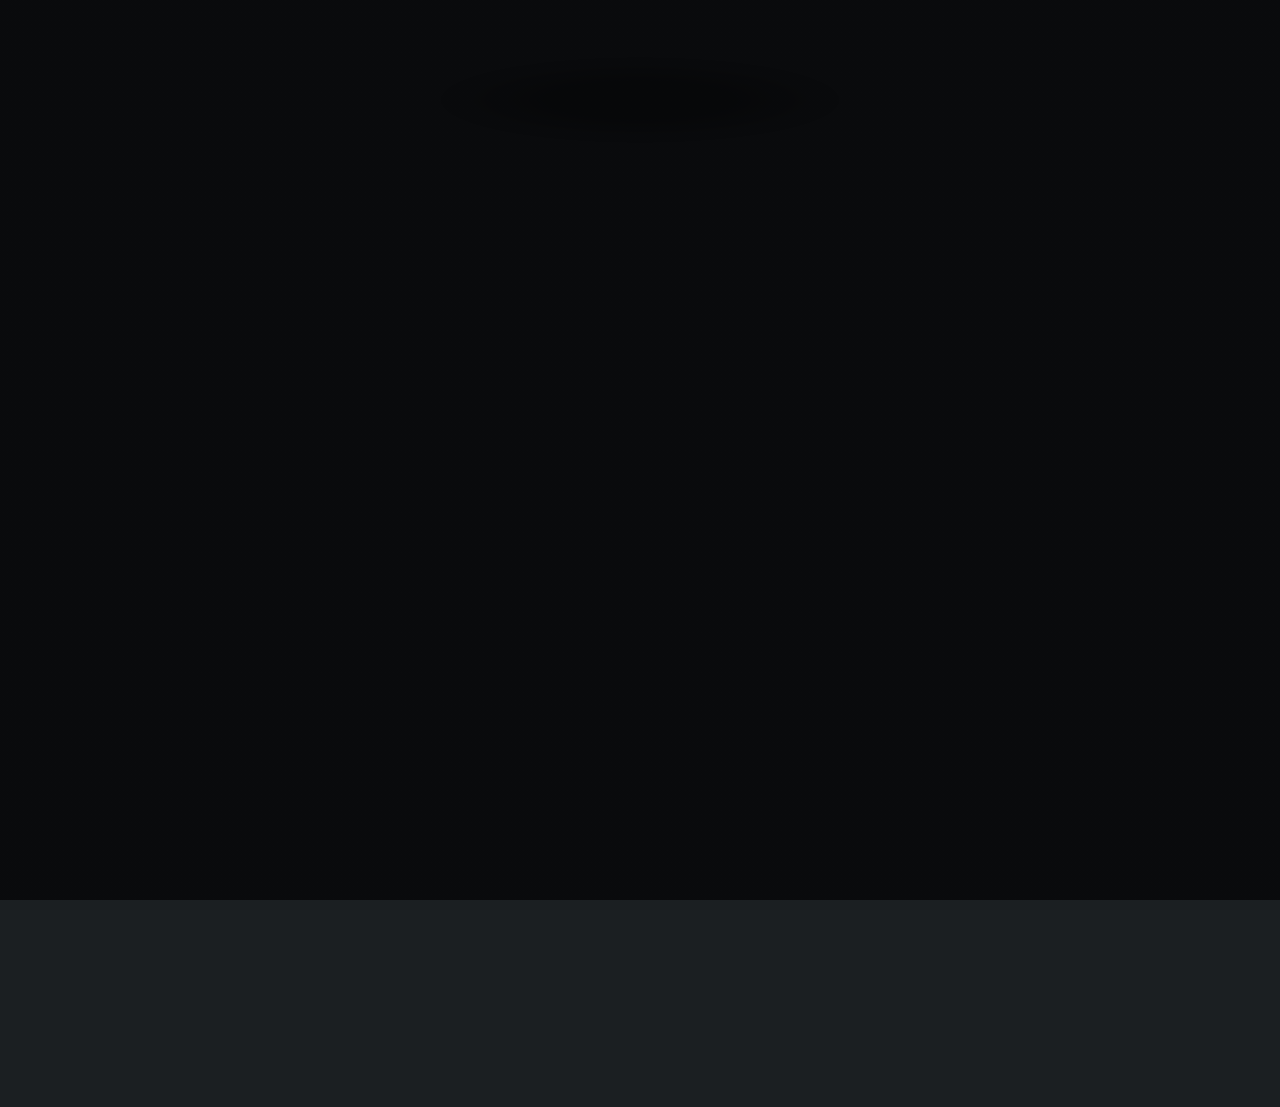
==== index.html @ ef5ccac6 "Update portfolio layout and add public resumes" ====
<!DOCTYPE HTML>
<!--
	Dimension by HTML5 UP
	html5up.net | @ajlkn
	Free for personal and commercial use under the CCA 3.0 license (html5up.net/license)
-->
<html lang="en">
	<head>
		<title>Tom Olsen | Portfolio</title>
		<meta charset="utf-8" />
		<meta name="viewport" content="width=device-width, initial-scale=1, user-scalable=no" />
		<meta name="description" content="Tom Olsen's portfolio: doctoral work, the Ember game engine, and other projects." />
		<link rel="stylesheet" href="assets/css/main.css" />
		<noscript><link rel="stylesheet" href="assets/css/noscript.css" /></noscript>
	</head>
	<body class="is-preload">
		<div id="wrapper">
			<header id="header">
				<div class="content">
					<div class="inner">
						<h1>Tom Olsen</h1>
						<p>Doctoral work, game engine development,<br /> and other projects worth sharing.</p>
						<ul class="actions special paired">
							<li><a href="https://github.com/Tom-Olsen/Ember" class="button primary" target="_blank" rel="noopener noreferrer">Ember Source</a></li>
							<li><a href="https://tom-olsen.github.io/Ember/" class="button primary" target="_blank" rel="noopener noreferrer">Ember Docs</a></li>
						</ul>
						<ul class="actions special paired">
							<li><a href="resumes/resumeDE.pdf" class="button" target="_blank" rel="noopener noreferrer" type="application/pdf" hreflang="de" title="German resume (PDF, opens in a new tab)">Resume German</a></li>
							<li><a href="resumes/resumeEN.pdf" class="button" target="_blank" rel="noopener noreferrer" type="application/pdf" hreflang="en" title="English resume (PDF, opens in a new tab)">Resume English</a></li>
						</ul>
						<ul class="actions special">
							<li><button type="button" disabled title="Coming soon.">Algorithms</button></li>
						</ul>
					</div>
				</div>
				<nav aria-label="Portfolio sections">
					<ul>
						<li><a href="#about">About</a></li>
					</ul>
				</nav>
			</header>

			<div id="main">
				<article id="about">
					<h2 class="major">About</h2>
					<p>I'm Tom Olsen. This portfolio is a home for selected work from my doctoral research and the software projects I build along the way.</p>
					<p>The site is just getting started. More detailed project pages, demonstrations, screenshots, and videos will be added as the portfolio grows.</p>
					<ul class="actions">
						<li><a href="https://github.com/Tom-Olsen" class="button icon fa-github" target="_blank" rel="noopener noreferrer">GitHub Profile</a></li>
					</ul>
				</article>

				<article id="ember">
					<h2 class="major">Ember</h2>
					<p><strong>Ember is the centerpiece of this portfolio:</strong> a game engine under active development.</p>
					<p>This page will become a visual showcase for Ember's features, with demonstrations such as fluid rendering and screen-space reflections. Technical documentation will remain with the Ember project so it can stand on its own.</p>
					<ul class="actions special paired">
						<li><a href="https://github.com/Tom-Olsen/Ember" class="button primary" target="_blank" rel="noopener noreferrer">Ember Source</a></li>
						<li><a href="https://tom-olsen.github.io/Ember/" class="button primary" target="_blank" rel="noopener noreferrer">Ember Docs</a></li>
					</ul>
				</article>
			</div>

			<footer id="footer">
				<p class="copyright">&copy; Tom Olsen. Design: <a href="https://html5up.net">HTML5 UP</a>.</p>
			</footer>
		</div>

		<div id="bg"></div>

		<script src="assets/js/jquery.min.js"></script>
		<script src="assets/js/browser.min.js"></script>
		<script src="assets/js/breakpoints.min.js"></script>
		<script src="assets/js/util.js"></script>
		<script src="assets/js/main.js"></script>
	</body>
</html>
---- assets/css/noscript.css ----
/*
	Dimension by HTML5 UP
	html5up.net | @ajlkn
	Free for personal and commercial use under the CCA 3.0 license (html5up.net/license)
*/

/* BG */

	body.is-preload #bg:before {
		background-color: transparent;
	}

/* Header */

	body.is-preload #header {
		-moz-filter: none;
		-webkit-filter: none;
		-ms-filter: none;
		filter: none;
	}

		body.is-preload #header > * {
			opacity: 1;
		}

		body.is-preload #header .content .inner {
			max-height: none;
			padding: 3rem 2rem;
			opacity: 1;
		}

/* Main */

	#main article {
		opacity: 1;
		margin: 4rem 0 0 0;
	}
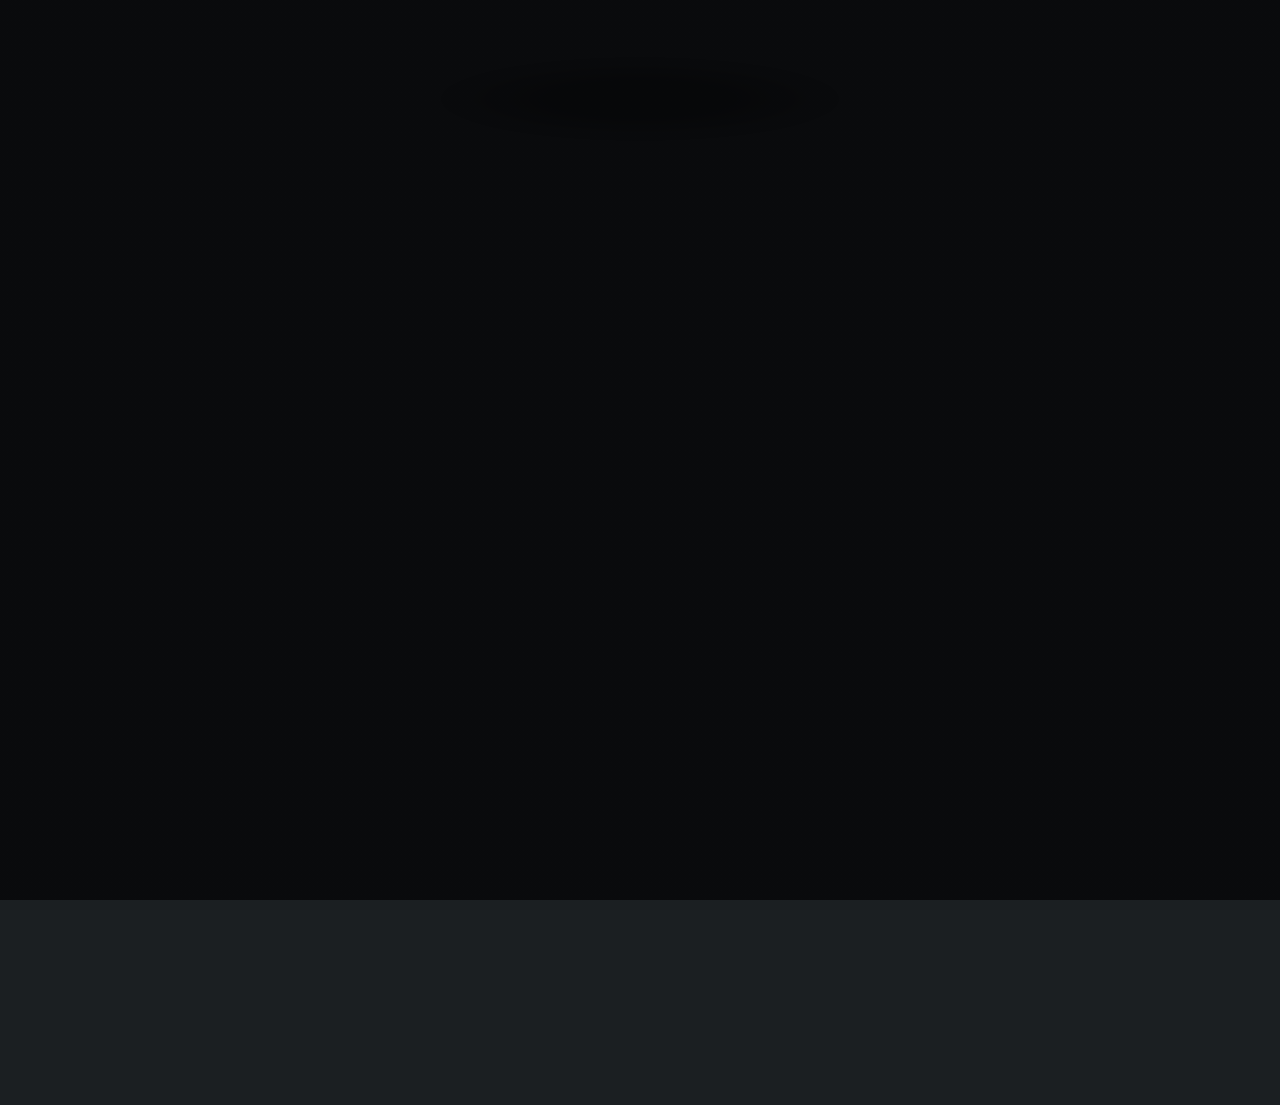
==== commit fe74bf61: "Fix portfolio capitalization and unify button styles" ====
--- a/index.html
+++ b/index.html
@@ -11,6 +11,7 @@
 		<meta name="viewport" content="width=device-width, initial-scale=1, user-scalable=no" />
 		<meta name="description" content="Tom Olsen's portfolio: doctoral work, the Ember game engine, and other projects." />
 		<link rel="stylesheet" href="assets/css/main.css" />
+		<link rel="stylesheet" href="assets/css/portfolio.css?v=1" />
 		<noscript><link rel="stylesheet" href="assets/css/noscript.css" /></noscript>
 	</head>
 	<body class="is-preload">
@@ -21,8 +22,8 @@
 						<h1>Tom Olsen</h1>
 						<p>Doctoral work, game engine development,<br /> and other projects worth sharing.</p>
 						<ul class="actions special paired">
-							<li><a href="https://github.com/Tom-Olsen/Ember" class="button primary" target="_blank" rel="noopener noreferrer">Ember Source</a></li>
-							<li><a href="https://tom-olsen.github.io/Ember/" class="button primary" target="_blank" rel="noopener noreferrer">Ember Docs</a></li>
+							<li><a href="https://github.com/Tom-Olsen/Ember" class="button" target="_blank" rel="noopener noreferrer">Ember Source</a></li>
+							<li><a href="https://tom-olsen.github.io/Ember/" class="button" target="_blank" rel="noopener noreferrer">Ember Docs</a></li>
 						</ul>
 						<ul class="actions special paired">
 							<li><a href="resumes/resumeDE.pdf" class="button" target="_blank" rel="noopener noreferrer" type="application/pdf" hreflang="de" title="German resume (PDF, opens in a new tab)">Resume German</a></li>
@@ -35,7 +36,7 @@
 				</div>
 				<nav aria-label="Portfolio sections">
 					<ul>
-						<li><a href="#about">About</a></li>
+						<li><a href="#about" class="button">About</a></li>
 					</ul>
 				</nav>
 			</header>
@@ -55,8 +56,8 @@
 					<p><strong>Ember is the centerpiece of this portfolio:</strong> a game engine under active development.</p>
 					<p>This page will become a visual showcase for Ember's features, with demonstrations such as fluid rendering and screen-space reflections. Technical documentation will remain with the Ember project so it can stand on its own.</p>
 					<ul class="actions special paired">
-						<li><a href="https://github.com/Tom-Olsen/Ember" class="button primary" target="_blank" rel="noopener noreferrer">Ember Source</a></li>
-						<li><a href="https://tom-olsen.github.io/Ember/" class="button primary" target="_blank" rel="noopener noreferrer">Ember Docs</a></li>
+						<li><a href="https://github.com/Tom-Olsen/Ember" class="button" target="_blank" rel="noopener noreferrer">Ember Source</a></li>
+						<li><a href="https://tom-olsen.github.io/Ember/" class="button" target="_blank" rel="noopener noreferrer">Ember Docs</a></li>
 					</ul>
 				</article>
 			</div>
--- a/assets/css/portfolio.css
+++ b/assets/css/portfolio.css
@@ -0,0 +1,95 @@
+/* Portfolio styles load after the Dimension template. */
+
+/* Preserve the capitalization written in the HTML, with normal word spacing. */
+h1, h2, h3, h4, h5, h6, label,
+#header .content h1,
+#header .content p,
+#footer .copyright {
+	text-transform: none;
+	font-variant-caps: normal;
+	letter-spacing: 0.025em;
+}
+
+/* Every button shares the transparent, white-outline appearance of About. */
+button,
+input[type="submit"],
+input[type="reset"],
+input[type="button"],
+.button,
+#header nav ul li a.button {
+	box-sizing: border-box;
+	display: inline-flex;
+	align-items: center;
+	justify-content: center;
+	background-color: transparent;
+	border: 1px solid #ffffff;
+	border-radius: 4px;
+	box-shadow: none;
+	color: #ffffff !important;
+	font-family: inherit;
+	font-size: 0.8rem;
+	font-weight: 300;
+	font-variant-caps: normal;
+	height: 2.75rem;
+	line-height: 1.2;
+	letter-spacing: 0.025em;
+	padding: 0 1.25rem;
+	text-align: center;
+	text-transform: none;
+}
+
+button:hover,
+.button:hover,
+#header nav ul li a.button:hover {
+	background-color: rgba(255, 255, 255, 0.075);
+}
+
+button:active,
+.button:active,
+#header nav ul li a.button:active {
+	background-color: rgba(255, 255, 255, 0.175);
+}
+
+button:focus-visible,
+.button:focus-visible {
+	outline: 2px solid #ffffff;
+	outline-offset: 4px;
+}
+
+/* About now gets its border from the same button rule as every other link. */
+#header nav ul,
+#header nav ul li {
+	border: 0;
+}
+
+/* Keep the inactive Algorithms button visually consistent. */
+button:disabled,
+#header button:disabled {
+	opacity: 1;
+}
+
+/* Equal columns add equal outer widths regardless of the label lengths. */
+ul.actions.special.paired {
+	display: grid;
+	grid-template-columns: repeat(2, minmax(0, 1fr));
+	gap: 1rem;
+	width: 28rem;
+	max-width: 100%;
+	margin: 0 auto 2rem;
+}
+
+ul.actions.special.paired li {
+	min-width: 0;
+	width: auto;
+	padding: 0;
+}
+
+ul.actions.special.paired li .button {
+	width: 100%;
+}
+
+@media screen and (max-width: 480px) {
+	ul.actions.special.paired {
+		grid-template-columns: minmax(0, 1fr);
+	}
+}
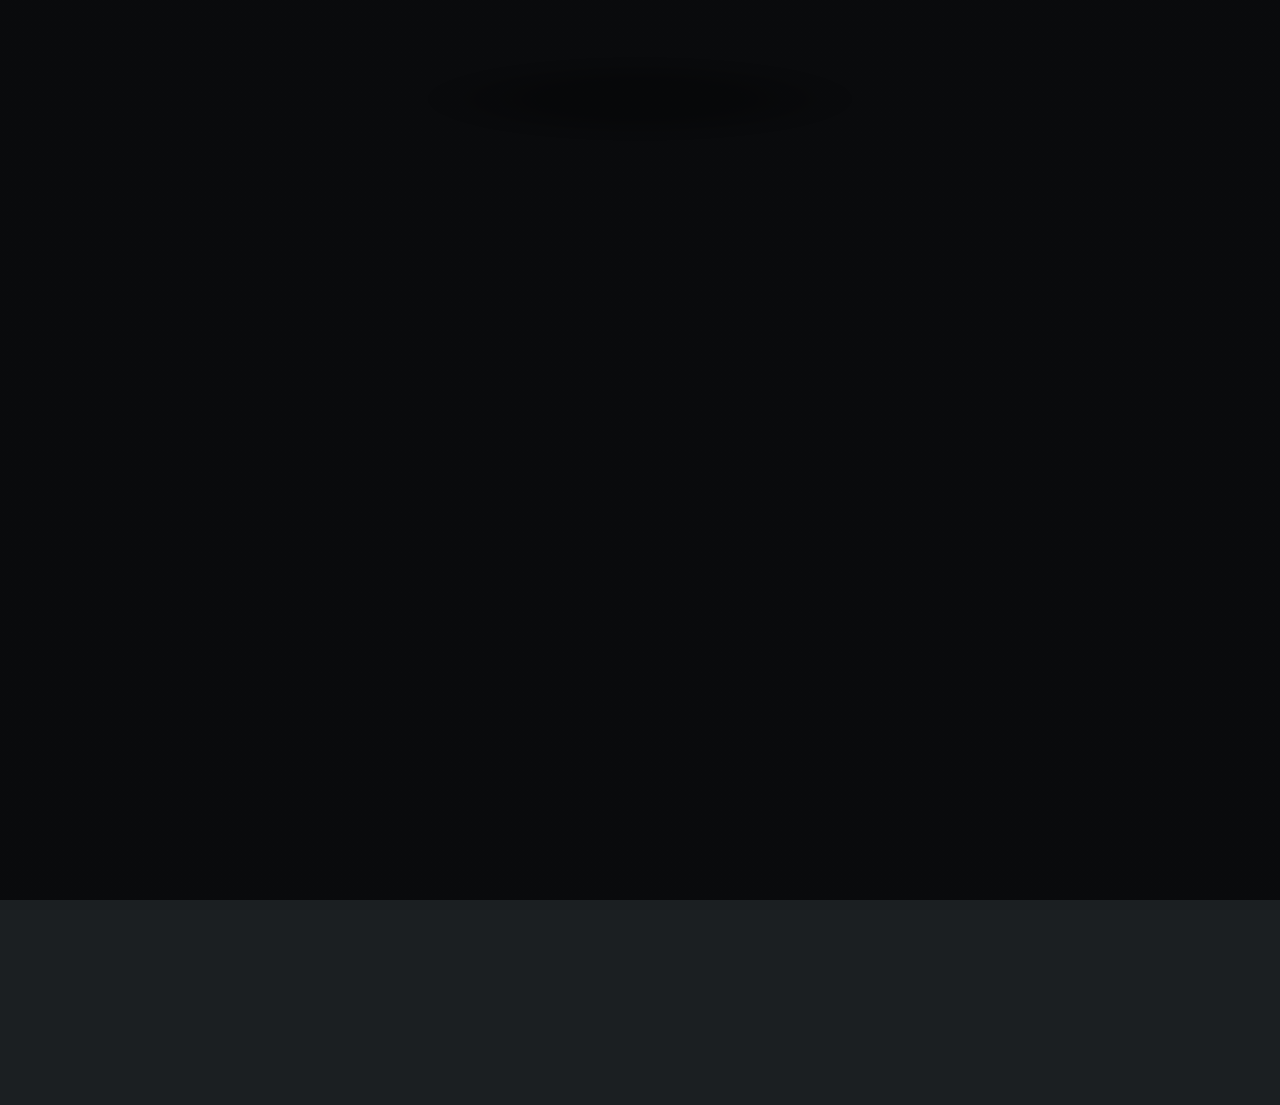
==== commit 629d208c: "updated porfolio introduction text." ====
--- a/index.html
+++ b/index.html
@@ -11,7 +11,7 @@
 		<meta name="viewport" content="width=device-width, initial-scale=1, user-scalable=no" />
 		<meta name="description" content="Tom Olsen's portfolio: doctoral work, the Ember game engine, and other projects." />
 		<link rel="stylesheet" href="assets/css/main.css" />
-		<link rel="stylesheet" href="assets/css/portfolio.css?v=1" />
+		<link rel="stylesheet" href="assets/css/portfolio.css?v=2" />
 		<noscript><link rel="stylesheet" href="assets/css/noscript.css" /></noscript>
 	</head>
 	<body class="is-preload">
@@ -20,7 +20,16 @@
 				<div class="content">
 					<div class="inner">
 						<h1>Tom Olsen</h1>
-						<p>Doctoral work, game engine development,<br /> and other projects worth sharing.</p>
+						<p>	Welcome to my portfolio.<br/>
+							Here you can find links to my doctoral work,<br/>
+							my hobby project Ember, a custom C++ game engine,<br/>
+							and my resume, available both in English and German.<br/>
+							The algorithms button links to my own collection of tutorials for interesting algorithms.
+						</p>
+						<ul class="actions special paired">
+							<li><a href="https://publikationen.ub.uni-frankfurt.de/opus4/frontdoor/deliver/index/docId/95011/file/ThesisOlsen.pdf" class="button" target="_blank" rel="noopener noreferrer" type="application/pdf" title="Phd Thesis (PDF, opens in a new tab)">Phd Thesis</a></li>
+							<li><a href="https://academic.oup.com/mnras/article/541/2/1305/8177121" class="button" target="_blank" rel="noopener noreferrer">GRLBM Paper</a></li>
+						</ul>
 						<ul class="actions special paired">
 							<li><a href="https://github.com/Tom-Olsen/Ember" class="button" target="_blank" rel="noopener noreferrer">Ember Source</a></li>
 							<li><a href="https://tom-olsen.github.io/Ember/" class="button" target="_blank" rel="noopener noreferrer">Ember Docs</a></li>
--- a/assets/css/portfolio.css
+++ b/assets/css/portfolio.css
@@ -26,13 +26,13 @@
 	border-radius: 4px;
 	box-shadow: none;
 	color: #ffffff !important;
-	font-family: inherit;
-	font-size: 0.8rem;
-	font-weight: 300;
+	font-family: system-ui, -apple-system, "Segoe UI", sans-serif;
+	font-size: 0.875rem;
+	font-weight: 400;
 	font-variant-caps: normal;
 	height: 2.75rem;
 	line-height: 1.2;
-	letter-spacing: 0.025em;
+	letter-spacing: normal;
 	padding: 0 1.25rem;
 	text-align: center;
 	text-transform: none;
@@ -42,12 +42,14 @@
 .button:hover,
 #header nav ul li a.button:hover {
 	background-color: rgba(255, 255, 255, 0.075);
+	border-color: #ffffff;
 }
 
 button:active,
 .button:active,
 #header nav ul li a.button:active {
 	background-color: rgba(255, 255, 255, 0.175);
+	border-color: #ffffff;
 }
 
 button:focus-visible,
@@ -62,10 +64,14 @@
 	border: 0;
 }
 
-/* Keep the inactive Algorithms button visually consistent. */
+/* Dim unavailable actions and keep them from highlighting. */
 button:disabled,
+.button.disabled,
+.button[aria-disabled="true"],
 #header button:disabled {
-	opacity: 1;
+	opacity: 0.4;
+	background-color: transparent;
+	pointer-events: none;
 }
 
 /* Equal columns add equal outer widths regardless of the label lengths. */
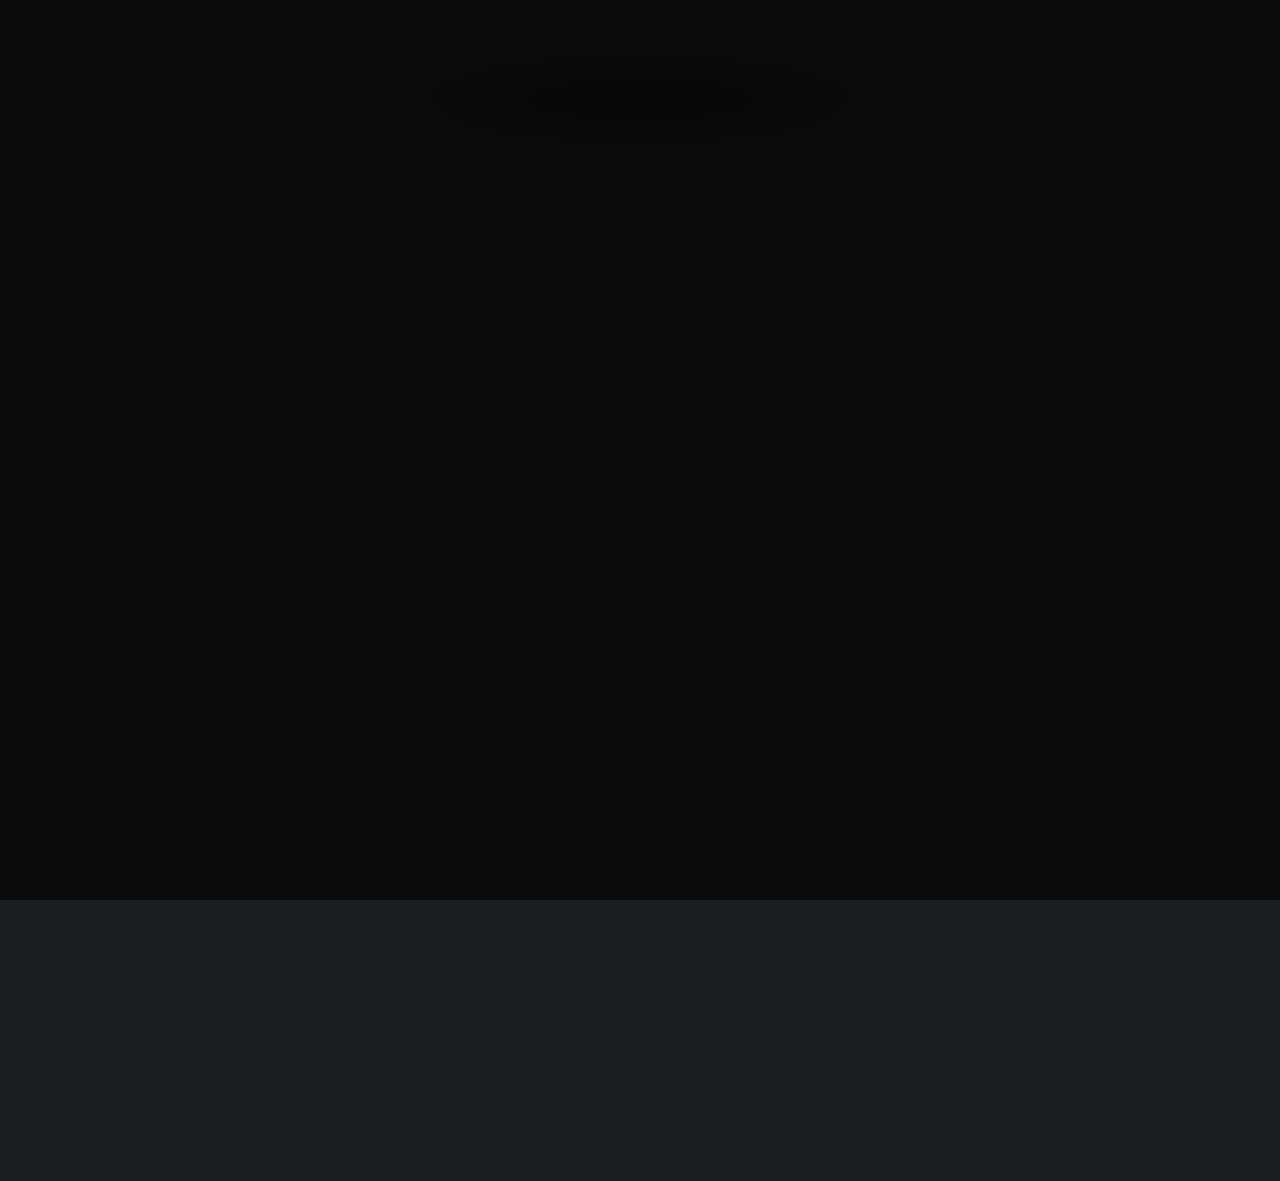
==== commit 6390d7ef: "minor update" ====
--- a/index.html
+++ b/index.html
@@ -11,7 +11,7 @@
 		<meta name="viewport" content="width=device-width, initial-scale=1, user-scalable=no" />
 		<meta name="description" content="Tom Olsen's portfolio: doctoral work, the Ember game engine, and other projects." />
 		<link rel="stylesheet" href="assets/css/main.css" />
-		<link rel="stylesheet" href="assets/css/portfolio.css?v=2" />
+		<link rel="stylesheet" href="assets/css/portfolio.css?v=3" />
 		<noscript><link rel="stylesheet" href="assets/css/noscript.css" /></noscript>
 	</head>
 	<body class="is-preload">
@@ -24,22 +24,23 @@
 							Here you can find links to my doctoral work,<br/>
 							my hobby project Ember, a custom C++ game engine,<br/>
 							and my resume, available both in English and German.<br/>
-							The algorithms button links to my own collection of tutorials for interesting algorithms.
+							Sparkive is my collection of lessons on computer science, mathematics, and physics.
 						</p>
 						<ul class="actions special paired">
-							<li><a href="https://publikationen.ub.uni-frankfurt.de/opus4/frontdoor/deliver/index/docId/95011/file/ThesisOlsen.pdf" class="button" target="_blank" rel="noopener noreferrer" type="application/pdf" title="Phd Thesis (PDF, opens in a new tab)">Phd Thesis</a></li>
+							<li><a href="https://d-nb.info/1388134500/34" class="button" target="_blank" rel="noopener noreferrer" type="application/pdf" title="PhD Thesis (PDF, opens in a new tab)">PhDd Thesis</a></li>
 							<li><a href="https://academic.oup.com/mnras/article/541/2/1305/8177121" class="button" target="_blank" rel="noopener noreferrer">GRLBM Paper</a></li>
 						</ul>
 						<ul class="actions special paired">
 							<li><a href="https://github.com/Tom-Olsen/Ember" class="button" target="_blank" rel="noopener noreferrer">Ember Source</a></li>
-							<li><a href="https://tom-olsen.github.io/Ember/" class="button" target="_blank" rel="noopener noreferrer">Ember Docs</a></li>
+							<li><a href="https://tom-olsen.github.io/Ember/docs/" class="button" target="_blank" rel="noopener noreferrer">Ember Docs</a></li>
+						</ul>
+						<ul class="actions special paired">
+							<li><a href="https://tom-olsen.github.io/Ember/showcase/" class="button" target="_blank" rel="noopener noreferrer">Ember Showcase</a></li>
+							<li><a href="https://tom-olsen.github.io/sparkive/" class="button" target="_blank" rel="noopener noreferrer">Sparkive</a></li>
 						</ul>
 						<ul class="actions special paired">
 							<li><a href="resumes/resumeDE.pdf" class="button" target="_blank" rel="noopener noreferrer" type="application/pdf" hreflang="de" title="German resume (PDF, opens in a new tab)">Resume German</a></li>
 							<li><a href="resumes/resumeEN.pdf" class="button" target="_blank" rel="noopener noreferrer" type="application/pdf" hreflang="en" title="English resume (PDF, opens in a new tab)">Resume English</a></li>
-						</ul>
-						<ul class="actions special">
-							<li><button type="button" disabled title="Coming soon.">Algorithms</button></li>
 						</ul>
 					</div>
 				</div>
@@ -54,7 +55,7 @@
 				<article id="about">
 					<h2 class="major">About</h2>
 					<p>I'm Tom Olsen. This portfolio is a home for selected work from my doctoral research and the software projects I build along the way.</p>
-					<p>The site is just getting started. More detailed project pages, demonstrations, screenshots, and videos will be added as the portfolio grows.</p>
+					<p>Explore Ember's showcase for rendering and simulation demonstrations, or visit Sparkive for lessons on algorithms, mathematics, and physics.</p>
 					<ul class="actions">
 						<li><a href="https://github.com/Tom-Olsen" class="button icon fa-github" target="_blank" rel="noopener noreferrer">GitHub Profile</a></li>
 					</ul>
@@ -63,10 +64,13 @@
 				<article id="ember">
 					<h2 class="major">Ember</h2>
 					<p><strong>Ember is the centerpiece of this portfolio:</strong> a game engine under active development.</p>
-					<p>This page will become a visual showcase for Ember's features, with demonstrations such as fluid rendering and screen-space reflections. Technical documentation will remain with the Ember project so it can stand on its own.</p>
+					<p>Ember's project website brings together a visual showcase, including fluid rendering and screen-space reflections, and technical documentation explaining the engine's architecture and systems.</p>
 					<ul class="actions special paired">
 						<li><a href="https://github.com/Tom-Olsen/Ember" class="button" target="_blank" rel="noopener noreferrer">Ember Source</a></li>
-						<li><a href="https://tom-olsen.github.io/Ember/" class="button" target="_blank" rel="noopener noreferrer">Ember Docs</a></li>
+						<li><a href="https://tom-olsen.github.io/Ember/docs/" class="button" target="_blank" rel="noopener noreferrer">Ember Docs</a></li>
+					</ul>
+					<ul class="actions special">
+						<li><a href="https://tom-olsen.github.io/Ember/showcase/" class="button" target="_blank" rel="noopener noreferrer">Ember Showcase</a></li>
 					</ul>
 				</article>
 			</div>
@@ -84,4 +88,4 @@
 		<script src="assets/js/util.js"></script>
 		<script src="assets/js/main.js"></script>
 	</body>
-</html>
+</html>
--- a/assets/css/portfolio.css
+++ b/assets/css/portfolio.css
@@ -8,6 +8,11 @@
 	text-transform: none;
 	font-variant-caps: normal;
 	letter-spacing: 0.025em;
+}
+
+/* Let the header fit every action when the buttons stack on narrow screens. */
+#header .content .inner {
+    max-height: none;
 }
 
 /* Every button shares the transparent, white-outline appearance of About. */
@@ -98,4 +103,4 @@
 	ul.actions.special.paired {
 		grid-template-columns: minmax(0, 1fr);
 	}
-}
+}
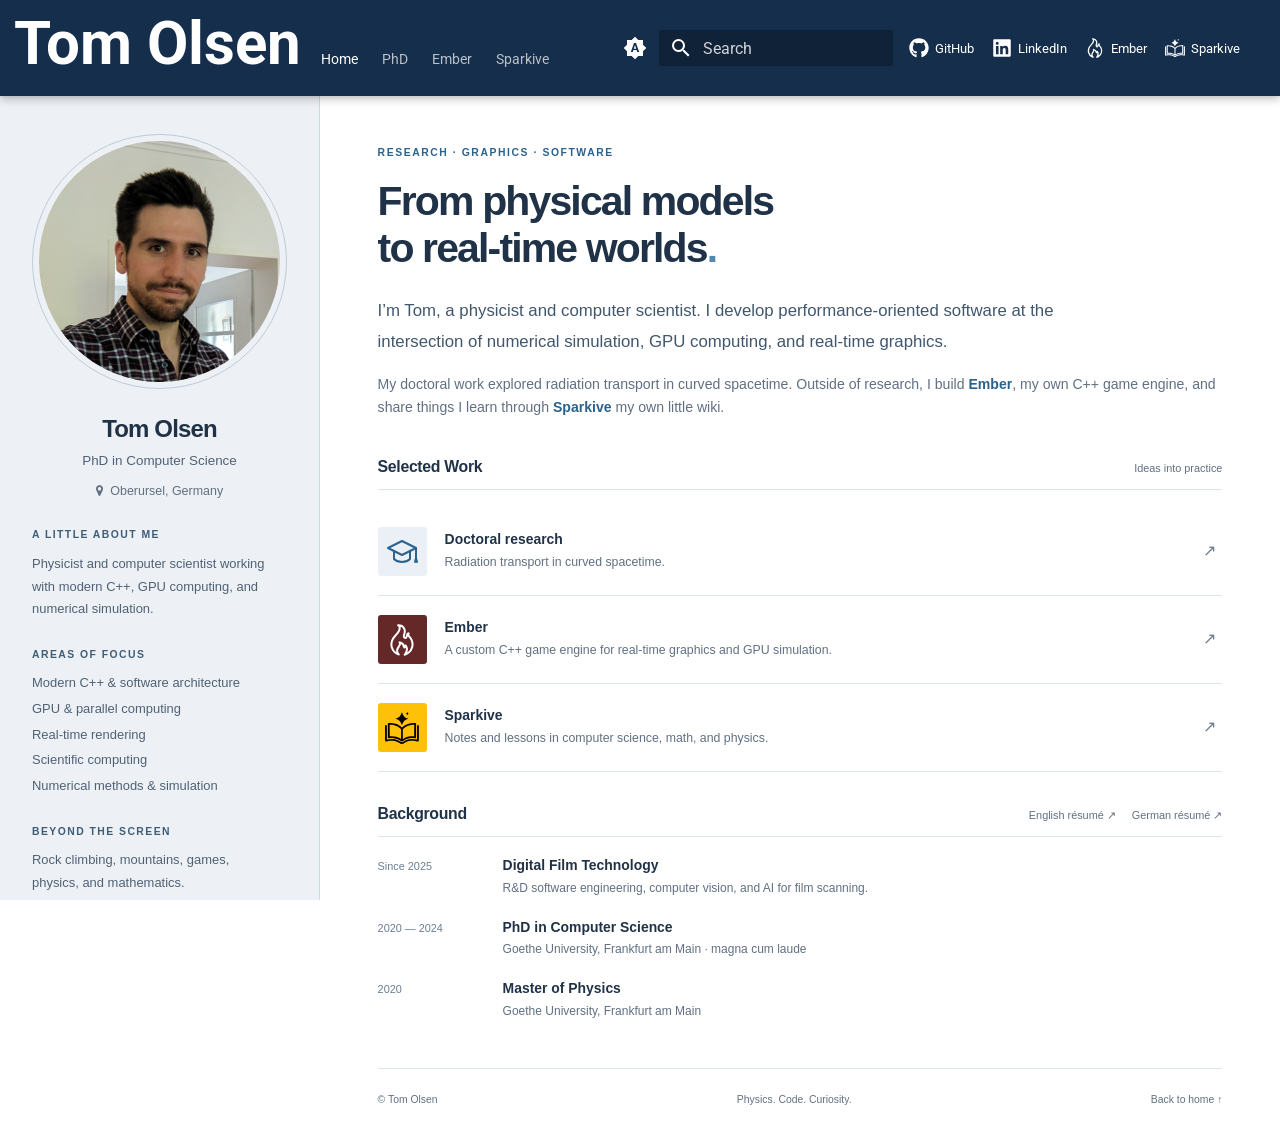
==== commit f0ce46ea: "Total overhaul of the portfolio site. Unified design to be similar to Ember and Sparkive webpages." ====
--- a/index.html
+++ b/index.html
@@ -1,91 +1,236 @@
-<!DOCTYPE HTML>
-<!--
-	Dimension by HTML5 UP
-	html5up.net | @ajlkn
-	Free for personal and commercial use under the CCA 3.0 license (html5up.net/license)
--->
+<!DOCTYPE html>
 <html lang="en">
-	<head>
-		<title>Tom Olsen | Portfolio</title>
-		<meta charset="utf-8" />
-		<meta name="viewport" content="width=device-width, initial-scale=1, user-scalable=no" />
-		<meta name="description" content="Tom Olsen's portfolio: doctoral work, the Ember game engine, and other projects." />
-		<link rel="stylesheet" href="assets/css/main.css" />
-		<link rel="stylesheet" href="assets/css/portfolio.css?v=3" />
-		<noscript><link rel="stylesheet" href="assets/css/noscript.css" /></noscript>
-	</head>
-	<body class="is-preload">
-		<div id="wrapper">
-			<header id="header">
-				<div class="content">
-					<div class="inner">
-						<h1>Tom Olsen</h1>
-						<p>	Welcome to my portfolio.<br/>
-							Here you can find links to my doctoral work,<br/>
-							my hobby project Ember, a custom C++ game engine,<br/>
-							and my resume, available both in English and German.<br/>
-							Sparkive is my collection of lessons on computer science, mathematics, and physics.
-						</p>
-						<ul class="actions special paired">
-							<li><a href="https://d-nb.info/1388134500/34" class="button" target="_blank" rel="noopener noreferrer" type="application/pdf" title="PhD Thesis (PDF, opens in a new tab)">PhDd Thesis</a></li>
-							<li><a href="https://academic.oup.com/mnras/article/541/2/1305/8177121" class="button" target="_blank" rel="noopener noreferrer">GRLBM Paper</a></li>
-						</ul>
-						<ul class="actions special paired">
-							<li><a href="https://github.com/Tom-Olsen/Ember" class="button" target="_blank" rel="noopener noreferrer">Ember Source</a></li>
-							<li><a href="https://tom-olsen.github.io/Ember/docs/" class="button" target="_blank" rel="noopener noreferrer">Ember Docs</a></li>
-						</ul>
-						<ul class="actions special paired">
-							<li><a href="https://tom-olsen.github.io/Ember/showcase/" class="button" target="_blank" rel="noopener noreferrer">Ember Showcase</a></li>
-							<li><a href="https://tom-olsen.github.io/sparkive/" class="button" target="_blank" rel="noopener noreferrer">Sparkive</a></li>
-						</ul>
-						<ul class="actions special paired">
-							<li><a href="resumes/resumeDE.pdf" class="button" target="_blank" rel="noopener noreferrer" type="application/pdf" hreflang="de" title="German resume (PDF, opens in a new tab)">Resume German</a></li>
-							<li><a href="resumes/resumeEN.pdf" class="button" target="_blank" rel="noopener noreferrer" type="application/pdf" hreflang="en" title="English resume (PDF, opens in a new tab)">Resume English</a></li>
-						</ul>
-					</div>
-				</div>
-				<nav aria-label="Portfolio sections">
-					<ul>
-						<li><a href="#about" class="button">About</a></li>
-					</ul>
-				</nav>
-			</header>
-
-			<div id="main">
-				<article id="about">
-					<h2 class="major">About</h2>
-					<p>I'm Tom Olsen. This portfolio is a home for selected work from my doctoral research and the software projects I build along the way.</p>
-					<p>Explore Ember's showcase for rendering and simulation demonstrations, or visit Sparkive for lessons on algorithms, mathematics, and physics.</p>
-					<ul class="actions">
-						<li><a href="https://github.com/Tom-Olsen" class="button icon fa-github" target="_blank" rel="noopener noreferrer">GitHub Profile</a></li>
-					</ul>
-				</article>
-
-				<article id="ember">
-					<h2 class="major">Ember</h2>
-					<p><strong>Ember is the centerpiece of this portfolio:</strong> a game engine under active development.</p>
-					<p>Ember's project website brings together a visual showcase, including fluid rendering and screen-space reflections, and technical documentation explaining the engine's architecture and systems.</p>
-					<ul class="actions special paired">
-						<li><a href="https://github.com/Tom-Olsen/Ember" class="button" target="_blank" rel="noopener noreferrer">Ember Source</a></li>
-						<li><a href="https://tom-olsen.github.io/Ember/docs/" class="button" target="_blank" rel="noopener noreferrer">Ember Docs</a></li>
-					</ul>
-					<ul class="actions special">
-						<li><a href="https://tom-olsen.github.io/Ember/showcase/" class="button" target="_blank" rel="noopener noreferrer">Ember Showcase</a></li>
-					</ul>
-				</article>
-			</div>
-
-			<footer id="footer">
-				<p class="copyright">&copy; Tom Olsen. Design: <a href="https://html5up.net">HTML5 UP</a>.</p>
-			</footer>
-		</div>
-
-		<div id="bg"></div>
-
-		<script src="assets/js/jquery.min.js"></script>
-		<script src="assets/js/browser.min.js"></script>
-		<script src="assets/js/breakpoints.min.js"></script>
-		<script src="assets/js/util.js"></script>
-		<script src="assets/js/main.js"></script>
-	</body>
-</html>+<head>
+  <meta charset="utf-8">
+  <meta name="viewport" content="width=device-width, initial-scale=1">
+  <meta name="description" content="Tom Olsen — physicist, computer scientist, and developer. Explore my research, the Ember game engine, and Sparkive.">
+  <meta name="theme-color" content="#152e4b">
+  <title>Tom Olsen | Portfolio</title>
+  <link rel="stylesheet" href="assets/css/font-awesome.min.css">
+  <script src="assets/js/theme.js"></script>
+  <link rel="stylesheet" href="assets/css/main.css">
+  <link rel="stylesheet" href="assets/css/header.css">
+  <script src="assets/js/main.js" defer></script>
+  <script src="assets/js/header.js" defer></script>
+</head>
+<body>
+  <a class="skip-link" href="#main">Skip to content</a>
+
+  <header class="site-header">
+    <div class="header-inner">
+      <div class="header-tabs">
+        <a class="wordmark" href="#home" aria-label="Tom Olsen — home">Tom Olsen</a>
+        <nav class="section-nav" aria-label="Portfolio sections">
+          <a href="#home" aria-current="page">Home</a>
+          <a href="#phd">PhD</a>
+          <a href="#ember">Ember</a>
+          <a href="#sparkive">Sparkive</a>
+        </nav>
+      </div>
+      <div class="header-controls">
+        <button class="header-icon menu-toggle" type="button" aria-label="Open section navigation" title="Open section navigation" aria-expanded="false" aria-controls="section-drawer" hidden><svg aria-hidden="true" viewbox="0 0 24 24" xmlns="http://www.w3.org/2000/svg"><path d="M3 6h18v2H3zm0 5h18v2H3zm0 5h18v2H3z"></path></svg></button>
+        <button class="header-icon theme-toggle" type="button" aria-label="Switch to light mode" title="Switch to light mode" hidden>
+          <span data-theme-icon="system"><svg aria-hidden="true" viewbox="0 0 24 24" xmlns="http://www.w3.org/2000/svg"><path d="m14.3 16-.7-2h-3.2l-.7 2H7.8L11 7h2l3.2 9zM20 8.69V4h-4.69L12 .69 8.69 4H4v4.69L.69 12 4 15.31V20h4.69L12 23.31 15.31 20H20v-4.69L23.31 12zm-9.15 3.96h2.3L12 9z"></path></svg></span>
+          <span data-theme-icon="light" hidden><svg aria-hidden="true" viewbox="0 0 24 24" xmlns="http://www.w3.org/2000/svg"><path d="M12 8a4 4 0 0 0-4 4 4 4 0 0 0 4 4 4 4 0 0 0 4-4 4 4 0 0 0-4-4m0 10a6 6 0 0 1-6-6 6 6 0 0 1 6-6 6 6 0 0 1 6 6 6 6 0 0 1-6 6m8-9.31V4h-4.69L12 .69 8.69 4H4v4.69L.69 12 4 15.31V20h4.69L12 23.31 15.31 20H20v-4.69L23.31 12z"></path></svg></span>
+          <span data-theme-icon="dark" hidden><svg aria-hidden="true" viewbox="0 0 24 24" xmlns="http://www.w3.org/2000/svg"><path d="M12 18c-.89 0-1.74-.2-2.5-.55C11.56 16.5 13 14.42 13 12s-1.44-4.5-3.5-5.45C10.26 6.2 11.11 6 12 6a6 6 0 0 1 6 6 6 6 0 0 1-6 6m8-9.31V4h-4.69L12 .69 8.69 4H4v4.69L.69 12 4 15.31V20h4.69L12 23.31 15.31 20H20v-4.69L23.31 12z"></path></svg></span>
+        </button>
+        <button class="header-icon search-toggle" type="button" aria-label="Search" title="Search" aria-expanded="false" aria-controls="search-panel" hidden><svg aria-hidden="true" viewbox="0 0 24 24" xmlns="http://www.w3.org/2000/svg"><path d="M9.5 3A6.5 6.5 0 0 1 16 9.5c0 1.61-.59 3.09-1.56 4.23l.27.27h.79l5 5-1.5 1.5-5-5v-.79l-.27-.27A6.52 6.52 0 0 1 9.5 16 6.5 6.5 0 0 1 3 9.5 6.5 6.5 0 0 1 9.5 3m0 2C7 5 5 7 5 9.5S7 14 9.5 14 14 12 14 9.5 12 5 9.5 5"></path></svg></button>
+        <div class="header-search" hidden>
+          <div class="search-panel" id="search-panel">
+            <form class="search-form" role="search">
+              <button class="search-back" type="button" aria-label="Close search"><svg aria-hidden="true" viewbox="0 0 24 24" xmlns="http://www.w3.org/2000/svg"><path d="M20 11v2H8l5.5 5.5-1.42 1.42L4.16 12l7.92-7.92L13.5 5.5 8 11z"></path></svg></button>
+              <span class="search-magnify" aria-hidden="true"><svg aria-hidden="true" viewbox="0 0 24 24" xmlns="http://www.w3.org/2000/svg"><path d="M9.5 3A6.5 6.5 0 0 1 16 9.5c0 1.61-.59 3.09-1.56 4.23l.27.27h.79l5 5-1.5 1.5-5-5v-.79l-.27-.27A6.52 6.52 0 0 1 9.5 16 6.5 6.5 0 0 1 3 9.5 6.5 6.5 0 0 1 9.5 3m0 2C7 5 5 7 5 9.5S7 14 9.5 14 14 12 14 9.5 12 5 9.5 5"></path></svg></span>
+              <input id="portfolio-search" type="search" aria-label="Search portfolio" placeholder="Search" autocomplete="off" spellcheck="false" aria-controls="search-results" aria-expanded="false">
+              <button class="search-clear" type="reset" aria-label="Clear search" title="Clear" hidden><svg aria-hidden="true" viewbox="0 0 24 24" xmlns="http://www.w3.org/2000/svg"><path d="M19 6.41 17.59 5 12 10.59 6.41 5 5 6.41 10.59 12 5 17.59 6.41 19 12 13.41 17.59 19 19 17.59 13.41 12z"></path></svg></button>
+            </form>
+            <div class="search-output" id="search-results" hidden>
+              <p class="search-summary" role="status" aria-live="polite">Type to start searching</p>
+              <ul class="search-results"></ul>
+            </div>
+          </div>
+        </div>
+        <nav aria-label="Find me and my projects" class="resource-nav">
+<a href="https://github.com/Tom-Olsen" rel="noopener noreferrer" target="_blank" title="GitHub (opens in a new tab)"><svg viewbox="0 0 512 512" xmlns="http://www.w3.org/2000/svg"><!--! Font Awesome Free 7.1.0 by @fontawesome - https://fontawesome.com License - https://fontawesome.com/license/free (Icons: CC BY 4.0, Fonts: SIL OFL 1.1, Code: MIT License) Copyright 2025 Fonticons, Inc.--><path d="M173.9 397.4c0 2-2.3 3.6-5.2 3.6-3.3.3-5.6-1.3-5.6-3.6 0-2 2.3-3.6 5.2-3.6 3-.3 5.6 1.3 5.6 3.6m-31.1-4.5c-.7 2 1.3 4.3 4.3 4.9 2.6 1 5.6 0 6.2-2s-1.3-4.3-4.3-5.2c-2.6-.7-5.5.3-6.2 2.3m44.2-1.7c-2.9.7-4.9 2.6-4.6 4.9.3 2 2.9 3.3 5.9 2.6 2.9-.7 4.9-2.6 4.6-4.6-.3-1.9-3-3.2-5.9-2.9M252.8 8C114.1 8 8 113.3 8 252c0 110.9 69.8 205.8 169.5 239.2 12.8 2.3 17.3-5.6 17.3-12.1 0-6.2-.3-40.4-.3-61.4 0 0-70 15-84.7-29.8 0 0-11.4-29.1-27.8-36.6 0 0-22.9-15.7 1.6-15.4 0 0 24.9 2 38.6 25.8 21.9 38.6 58.6 27.5 72.9 20.9 2.3-16 8.8-27.1 16-33.7-55.9-6.2-112.3-14.3-112.3-110.5 0-27.5 7.6-41.3 23.6-58.9-2.6-6.5-11.1-33.3 2.6-67.9 20.9-6.5 69 27 69 27 20-5.6 41.5-8.5 62.8-8.5s42.8 2.9 62.8 8.5c0 0 48.1-33.6 69-27 13.7 34.7 5.2 61.4 2.6 67.9 16 17.7 25.8 31.5 25.8 58.9 0 96.5-58.9 104.2-114.8 110.5 9.2 7.9 17 22.9 17 46.4 0 33.7-.3 75.4-.3 83.6 0 6.5 4.6 14.4 17.3 12.1C436.2 457.8 504 362.9 504 252 504 113.3 391.5 8 252.8 8M105.2 352.9c-1.3 1-1 3.3.7 5.2 1.6 1.6 3.9 2.3 5.2 1 1.3-1 1-3.3-.7-5.2-1.6-1.6-3.9-2.3-5.2-1m-10.8-8.1c-.7 1.3.3 2.9 2.3 3.9 1.6 1 3.6.7 4.3-.7.7-1.3-.3-2.9-2.3-3.9-2-.6-3.6-.3-4.3.7m32.4 35.6c-1.6 1.3-1 4.3 1.3 6.2 2.3 2.3 5.2 2.6 6.5 1 1.3-1.3.7-4.3-1.3-6.2-2.2-2.3-5.2-2.6-6.5-1m-11.4-14.7c-1.6 1-1.6 3.6 0 5.9s4.3 3.3 5.6 2.3c1.6-1.3 1.6-3.9 0-6.2-1.4-2.3-4-3.3-5.6-2"></path></svg><span>GitHub</span></a>
+<a href="https://www.linkedin.com/in/dr-tom-olsen-a1a793238/" rel="noopener noreferrer" target="_blank" title="LinkedIn (opens in a new tab)"><svg viewbox="0 0 448 512" xmlns="http://www.w3.org/2000/svg"><!--! Font Awesome Free 7.1.0 by @fontawesome - https://fontawesome.com License - https://fontawesome.com/license/free (Icons: CC BY 4.0, Fonts: SIL OFL 1.1, Code: MIT License) Copyright 2025 Fonticons, Inc.--><path d="M416 32H31.9C14.3 32 0 46.5 0 64.3v383.4C0 465.5 14.3 480 31.9 480H416c17.6 0 32-14.5 32-32.3V64.3c0-17.8-14.4-32.3-32-32.3M135.4 416H69V202.2h66.5V416zM102.2 96a38.5 38.5 0 1 1 0 77 38.5 38.5 0 1 1 0-77m282.1 320h-66.4V312c0-24.8-.5-56.7-34.5-56.7-34.6 0-39.9 27-39.9 54.9V416h-66.4V202.2h63.7v29.2h.9c8.9-16.8 30.6-34.5 62.9-34.5 67.2 0 79.7 44.3 79.7 101.9z"></path></svg><span>LinkedIn</span></a>
+<a href="https://tom-olsen.github.io/Ember/home/" rel="noopener noreferrer" target="_blank" title="Ember website (opens in a new tab)"><svg aria-hidden="true" class="ember-nav-logo" height="24" viewbox="0 0 148 200" width="18" xmlns="http://www.w3.org/2000/svg"><path d="M 53.1 10.3 C 58.4 13.8, 60.2 18.2, 59.7 26.2 C 59 37.9, 50.4 53, 35.6 68.8 C 22.1 83.2, 15 94.6, 10.9 108 C 7.5 118.8, 7.5 136.4, 10.8 147 C 16.5 165.4, 30.2 180.9, 47.4 188.5 C 55.3 192, 55.9 191.7, 51.2 186.6 C 46.2 181.2, 44.1 176.4, 43.3 168.9 C 42.5 160.7, 44.8 154.6, 53.7 141.2 C 59.9 132, 61.4 129.1, 61.8 125.1 C 62.1 121.5, 61.8 119.6, 60.4 117.5 L 58.6 114.7 L 61.5 115.4 C 74.6 118.6, 85 129.6, 86.6 142.2 C 87 144.8, 87.6 147, 88.1 147 C 89.5 147, 94 139.7, 94 137.3 C 94 133.5, 95.8 133.8, 98.8 138.3 C 102.4 143.5, 105 151.7, 105 158 C 105 167.2, 100.3 180.1, 93.9 188.1 L 90.9 191.9 L 93.8 191.1 C 99.5 189.4, 106.3 185.9, 112.5 181.5 C 138.6 162.9, 147.3 127.2, 133 97.5 C 130.3 91.9, 126.8 86.9, 121.2 80.8 C 111.4 70.1, 110 65.3, 114.8 59.7 C 116.2 58.1, 116.1 58, 113.7 58 C 109.7 58, 106.4 62.7, 105.1 70.7 C 103.4 79.9, 101.2 84.8, 97.9 86.6 C 93.9 88.6, 92.4 88.4, 88.9 85.2 C 84 80.8, 83.9 75.6, 88.4 62.7 C 93.2 48.7, 93.1 40.5, 87.9 29.5 C 82.2 17.3, 67.4 8.1, 53.6 8 L 49.7 8 L 53.1 10.3 Z" fill="none" stroke="currentColor" stroke-linecap="round" stroke-linejoin="round" stroke-width="1.3" vector-effect="non-scaling-stroke"></path></svg><span>Ember</span></a>
+<a href="https://tom-olsen.github.io/sparkive/" rel="noopener noreferrer" target="_blank" title="Sparkive website (opens in a new tab)"><img alt="" height="22" src="brand/sparkive-logo.svg" width="22"/><span>Sparkive</span></a>
+</nav>
+      </div>
+    </div>
+    <button class="search-backdrop" type="button" aria-label="Close search" tabindex="-1" hidden></button>
+  </header>
+
+  <div class="drawer-layer" hidden>
+    <button class="drawer-backdrop" type="button" aria-label="Close section navigation" tabindex="-1"></button>
+    <nav class="section-drawer" id="section-drawer" role="dialog" aria-modal="true" aria-label="Portfolio navigation">
+      <div class="drawer-heading"><strong>Tom Olsen</strong><button class="drawer-close" type="button" aria-label="Close section navigation"><svg aria-hidden="true" viewbox="0 0 24 24" xmlns="http://www.w3.org/2000/svg"><path d="M19 6.41 17.59 5 12 10.59 6.41 5 5 6.41 10.59 12 5 17.59 6.41 19 12 13.41 17.59 19 19 17.59 13.41 12z"></path></svg></button></div>
+      <div class="drawer-nav"><a href="#home" aria-current="page">Home</a><a href="#phd">PhD</a><a href="#ember">Ember</a><a href="#sparkive">Sparkive</a></div>
+    </nav>
+  </div>
+
+  <div class="portfolio-layout">
+    <aside class="profile" aria-label="About Tom Olsen">
+      <div class="profile-identity">
+        <div class="portrait-frame">
+          <div class="portrait-crop">
+            <img class="portrait" src="images/portrait.jpg" alt="Tom Olsen" width="160" height="160">
+          </div>
+        </div>
+        <div>
+          <p class="profile-name">Tom Olsen</p>
+          <p class="profile-degree">PhD in Computer Science</p>
+          <p class="profile-location"><i class="fa fa-map-marker" aria-hidden="true"></i> Oberursel, Germany</p>
+        </div>
+      </div>
+
+      <div class="profile-section">
+        <h2>A little about me</h2>
+        <p>Physicist and computer scientist working with modern C++, GPU computing, and numerical simulation.</p>
+      </div>
+
+      <div class="profile-section">
+        <h2>Areas of focus</h2>
+        <ul class="focus-list">
+          <li>Modern C++ &amp; software architecture</li>
+          <li>GPU &amp; parallel computing</li>
+          <li>Real-time rendering</li>
+          <li>Scientific computing</li>
+          <li>Numerical methods &amp; simulation</li>
+        </ul>
+      </div>
+
+      <div class="profile-section interests">
+        <h2>Beyond the screen</h2>
+        <p>Rock climbing, mountains, games,<br>physics, and mathematics.</p>
+      </div>
+
+      <div class="profile-section resume-section">
+        <h2>My résumé</h2>
+        <div class="resume-links">
+          <a href="resumes/resumeENweb.pdf" target="_blank" rel="noopener noreferrer" type="application/pdf" hreflang="en">English <span>PDF <span aria-hidden="true">↗</span></span></a>
+          <a href="resumes/resumeDEweb.pdf" target="_blank" rel="noopener noreferrer" type="application/pdf" hreflang="de">Deutsch <span>PDF <span aria-hidden="true">↗</span></span></a>
+        </div>
+      </div>
+    </aside>
+
+    <main id="main" tabindex="-1">
+      <article class="page-section" id="home" aria-labelledby="home-title">
+        <header class="page-heading">
+          <p class="eyebrow">Research · Graphics · Software</p>
+          <h1 id="home-title">From physical models<br>to real-time worlds<span class="accent">.</span></h1>
+          <p class="lead">I’m Tom, a physicist and computer scientist. I develop performance-oriented software at the intersection of numerical simulation, GPU computing, and real-time graphics.</p>
+          <p>My doctoral work explored radiation transport in curved spacetime.
+			 Outside of research, I build <a href="#ember">Ember</a>, my own C++ game engine,
+			and share things I learn through <a href="#sparkive">Sparkive</a> my own little wiki.</p>
+        </header>
+
+        <section class="selected-work" aria-labelledby="selected-work-title">
+          <div class="section-heading"><h2 id="selected-work-title">Selected Work</h2><span>Ideas into practice</span></div>
+          <div class="project-rows">
+            <a class="project-row" href="#phd">
+              <span class="project-symbol research-symbol" aria-hidden="true"></span>
+              <div><h3>Doctoral research</h3><p>Radiation transport in curved spacetime.</p></div>
+              <span class="row-arrow" aria-hidden="true">↗</span>
+            </a>
+            <a class="project-row" href="#ember">
+              <span class="project-symbol ember-symbol" aria-hidden="true"><svg xmlns="http://www.w3.org/2000/svg" viewBox="0 0 148 200" width="24" height="32"><path d="M 53.1 10.3 C 58.4 13.8, 60.2 18.2, 59.7 26.2 C 59 37.9, 50.4 53, 35.6 68.8 C 22.1 83.2, 15 94.6, 10.9 108 C 7.5 118.8, 7.5 136.4, 10.8 147 C 16.5 165.4, 30.2 180.9, 47.4 188.5 C 55.3 192, 55.9 191.7, 51.2 186.6 C 46.2 181.2, 44.1 176.4, 43.3 168.9 C 42.5 160.7, 44.8 154.6, 53.7 141.2 C 59.9 132, 61.4 129.1, 61.8 125.1 C 62.1 121.5, 61.8 119.6, 60.4 117.5 L 58.6 114.7 L 61.5 115.4 C 74.6 118.6, 85 129.6, 86.6 142.2 C 87 144.8, 87.6 147, 88.1 147 C 89.5 147, 94 139.7, 94 137.3 C 94 133.5, 95.8 133.8, 98.8 138.3 C 102.4 143.5, 105 151.7, 105 158 C 105 167.2, 100.3 180.1, 93.9 188.1 L 90.9 191.9 L 93.8 191.1 C 99.5 189.4, 106.3 185.9, 112.5 181.5 C 138.6 162.9, 147.3 127.2, 133 97.5 C 130.3 91.9, 126.8 86.9, 121.2 80.8 C 111.4 70.1, 110 65.3, 114.8 59.7 C 116.2 58.1, 116.1 58, 113.7 58 C 109.7 58, 106.4 62.7, 105.1 70.7 C 103.4 79.9, 101.2 84.8, 97.9 86.6 C 93.9 88.6, 92.4 88.4, 88.9 85.2 C 84 80.8, 83.9 75.6, 88.4 62.7 C 93.2 48.7, 93.1 40.5, 87.9 29.5 C 82.2 17.3, 67.4 8.1, 53.6 8 L 49.7 8 L 53.1 10.3 Z"/></svg></span>
+              <div><h3>Ember</h3><p>A custom C++ game engine for real-time graphics and GPU simulation.</p></div>
+              <span class="row-arrow" aria-hidden="true">↗</span>
+            </a>
+            <a class="project-row" href="#sparkive">
+              <span class="project-symbol sparkive-symbol"><img src="brand/sparkive-logo.svg" alt="" width="34" height="32"></span>
+              <div><h3>Sparkive</h3><p>Notes and lessons in computer science, math, and physics.</p></div>
+              <span class="row-arrow" aria-hidden="true">↗</span>
+            </a>
+          </div>
+        </section>
+
+        <section class="background-section" aria-labelledby="background-title">
+          <div class="section-heading">
+            <h2 id="background-title">Background</h2>
+            <nav class="background-resumes" aria-label="Full résumés">
+              <a href="resumes/resumeENweb.pdf" target="_blank" rel="noopener noreferrer" type="application/pdf" hreflang="en" title="English résumé (PDF, opens in a new tab)">English résumé <span aria-hidden="true">↗</span></a>
+              <a href="resumes/resumeDEweb.pdf" target="_blank" rel="noopener noreferrer" type="application/pdf" hreflang="de" title="German résumé (PDF, opens in a new tab)">German résumé <span aria-hidden="true">↗</span></a>
+            </nav>
+          </div>
+          <div class="timeline-item"><span class="timeline-date">Since 2025</span><div><h3>Digital Film Technology</h3><p>R&amp;D software engineering, computer vision, and AI for film scanning.</p></div></div>
+          <div class="timeline-item"><span class="timeline-date">2020 — 2024</span><div><h3>PhD in Computer Science</h3><p>Goethe University, Frankfurt am Main · magna cum laude</p></div></div>
+          <div class="timeline-item"><span class="timeline-date">2020</span><div><h3>Master of Physics</h3><p>Goethe University, Frankfurt am Main</p></div></div>
+        </section>
+      </article>
+
+      <article class="page-section" id="phd" aria-labelledby="phd-title">
+        <header class="page-heading project-page-heading">
+          <div class="project-title-line research-title-line">
+            <div>
+              <p class="eyebrow">Doctoral research · Goethe University</p>
+              <h1 id="phd-title">Radiation transport<br>in curved spacetime<span class="accent">.</span></h1>
+            </div>
+            <img class="page-logo" src="brand/phd-hat.svg" alt="Graduation cap" width="78" height="86">
+          </div>
+          <p class="lead">How can we model the propagation of radiation when spacetime itself is curved?</p>
+          <p>My PhD focused on numerical methods for radiation transport in general-relativistic magnetohydrodynamics simulations, bringing together physics, mathematics, and high-performance computing.</p>
+        </header>
+        <dl class="research-facts">
+          <div><dt>Degree</dt><dd>PhD in Computer Science</dd></div>
+          <div><dt>University</dt><dd>Goethe University, Frankfurt</dd></div>
+          <div><dt>Completed</dt><dd>August 2024 · magna cum laude</dd></div>
+        </dl>
+        <section class="content-section" aria-labelledby="research-title">
+          <div class="section-heading"><h2 id="research-title">The research</h2></div>
+          <h3>General Relativistic Lattice Boltzmann Method for Radiation Transport</h3>
+          <p>I translated abstract physical and mathematical models into high-performance, multithreaded C++ code. Alongside the numerical work, I developed a 3D visualization library in Unity using C# and HLSL to explore complex data structures.</p>
+          <div class="action-links">
+            <a class="button button-primary" href="https://d-nb.info/1388134500/34" target="_blank" rel="noopener noreferrer" type="application/pdf">Read the thesis <span>PDF ↗</span></a>
+            <a class="button button-primary" href="https://academic.oup.com/mnras/article/541/2/1305/8177121" target="_blank" rel="noopener noreferrer">Read the GRLBM paper <span aria-hidden="true">↗</span></a>
+          </div>
+        </section>
+        <section class="content-section" aria-labelledby="physics-title">
+          <div class="section-heading"><h2 id="physics-title">A foundation in physics</h2></div>
+          <p>Before my doctorate, I completed a master’s degree in physics at Goethe University. My master’s thesis explored solving the Klein–Gordon equation in static curved spacetimes on GPUs.</p>
+          <ul class="tag-list" aria-label="Research topics"><li>Numerical methods</li><li>Radiation transport</li><li>Parallel C++</li><li>GPU computing</li></ul>
+        </section>
+      </article>
+
+      <article class="page-section" id="ember" aria-labelledby="ember-title">
+        <header class="page-heading project-page-heading">
+          <div class="project-title-line"><div><p class="eyebrow">Independent project · Game engine</p><h1 id="ember-title">Ember<span class="accent">.</span></h1></div><svg class="page-logo ember-page-logo" xmlns="http://www.w3.org/2000/svg" viewBox="0 0 148 200" width="74" height="100" role="img" aria-label="Ember flame logo"><path d="M 53.1 10.3 C 58.4 13.8, 60.2 18.2, 59.7 26.2 C 59 37.9, 50.4 53, 35.6 68.8 C 22.1 83.2, 15 94.6, 10.9 108 C 7.5 118.8, 7.5 136.4, 10.8 147 C 16.5 165.4, 30.2 180.9, 47.4 188.5 C 55.3 192, 55.9 191.7, 51.2 186.6 C 46.2 181.2, 44.1 176.4, 43.3 168.9 C 42.5 160.7, 44.8 154.6, 53.7 141.2 C 59.9 132, 61.4 129.1, 61.8 125.1 C 62.1 121.5, 61.8 119.6, 60.4 117.5 L 58.6 114.7 L 61.5 115.4 C 74.6 118.6, 85 129.6, 86.6 142.2 C 87 144.8, 87.6 147, 88.1 147 C 89.5 147, 94 139.7, 94 137.3 C 94 133.5, 95.8 133.8, 98.8 138.3 C 102.4 143.5, 105 151.7, 105 158 C 105 167.2, 100.3 180.1, 93.9 188.1 L 90.9 191.9 L 93.8 191.1 C 99.5 189.4, 106.3 185.9, 112.5 181.5 C 138.6 162.9, 147.3 127.2, 133 97.5 C 130.3 91.9, 126.8 86.9, 121.2 80.8 C 111.4 70.1, 110 65.3, 114.8 59.7 C 116.2 58.1, 116.1 58, 113.7 58 C 109.7 58, 106.4 62.7, 105.1 70.7 C 103.4 79.9, 101.2 84.8, 97.9 86.6 C 93.9 88.6, 92.4 88.4, 88.9 85.2 C 84 80.8, 83.9 75.6, 88.4 62.7 C 93.2 48.7, 93.1 40.5, 87.9 29.5 C 82.2 17.3, 67.4 8.1, 53.6 8 L 49.7 8 L 53.1 10.3 Z"/></svg></div>
+          <p class="lead">My playground for real-time graphics, GPU simulation, and the architecture that brings it all together.</p>
+          <p>Ember is a cross-platform C++20 game engine built with Vulkan, SDL3, and Dear ImGui. I develop it to explore rendering techniques and build the systems behind interactive applications.</p>
+          <div class="action-links">
+            <a class="button button-primary" href="https://github.com/Tom-Olsen/Ember" target="_blank" rel="noopener noreferrer"><i class="fa fa-github" aria-hidden="true"></i> Source code <span aria-hidden="true">↗</span></a>
+            <a class="button button-primary" href="https://tom-olsen.github.io/Ember/showcase/" target="_blank" rel="noopener noreferrer">Showcase <span aria-hidden="true">↗</span></a>
+            <a class="button button-primary" href="https://tom-olsen.github.io/Ember/docs/" target="_blank" rel="noopener noreferrer">Documentation <span aria-hidden="true">↗</span></a>
+          </div>
+        </header>
+        <section class="content-section" aria-labelledby="engine-title">
+          <div class="section-heading"><h2 id="engine-title">Inside the engine</h2></div>
+          <div class="detail-row"><span class="detail-number">01</span><div><h3>Real-time rendering</h3><p>A Vulkan render graph brings together deferred and forward rendering, shadows, post-processing, and compute passes.</p></div></div>
+          <div class="detail-row"><span class="detail-number">02</span><div><h3>GPU workflows</h3><p>HLSL shaders, reflection-driven resource binding, and explicit synchronization support rendering and simulation.</p></div></div>
+          <div class="detail-row"><span class="detail-number">03</span><div><h3>Modular architecture</h3><p>Interchangeable backends, an entity-component system, multithreaded tasks, and editor tooling support game, editor, and headless applications.</p></div></div>
+        </section>
+        <aside class="project-note" aria-label="More about Ember"><h3>See it in action. Explore how it works.</h3><p>Rendering and simulation demonstrations live on Ember’s own website, alongside the technical documentation.</p><a class="text-link" href="https://tom-olsen.github.io/Ember/" target="_blank" rel="noopener noreferrer">Ember homepage <span aria-hidden="true">↗</span></a></aside>
+      </article>
+
+      <article class="page-section" id="sparkive" aria-labelledby="sparkive-title">
+        <header class="page-heading project-page-heading">
+          <div class="project-title-line"><div><p class="eyebrow">Notes, lessons &amp; things worth understanding</p><h1 id="sparkive-title">Sparkive<span class="accent">.</span></h1></div><img class="page-logo" src="brand/sparkive-logo.svg" alt="Sparkive book and sparks logo" width="90" height="85"></div>
+          <p class="lead">An archive of things that spark my interest.</p>
+          <p>Sparkive is my collection of lessons on computer science, mathematics, and physics.
+			 It’s a place to explain the reasoning behind an idea, work through the steps, and keep a useful reference for later.
+			 My own little wiki.</p>
+          <div class="action-links"><a class="button button-primary" href="https://tom-olsen.github.io/sparkive/home/" target="_blank" rel="noopener noreferrer">Visit Sparkive <span aria-hidden="true">↗</span></a></div>
+        </header>
+        <section class="content-section" aria-labelledby="sparkive-topics-title">
+          <div class="section-heading"><h2 id="sparkive-topics-title">Explore the subjects</h2></div>
+          <a class="subject-row" href="https://tom-olsen.github.io/sparkive/computerScience/" target="_blank" rel="noopener noreferrer"><span class="subject-mark" aria-hidden="true">&lt;/&gt;</span><div><h3>Computer science</h3><p>Algorithms and the ideas behind them.</p></div><span aria-hidden="true">↗</span></a>
+          <a class="subject-row" href="https://tom-olsen.github.io/sparkive/math/" target="_blank" rel="noopener noreferrer"><span class="subject-mark" aria-hidden="true">∑</span><div><h3>Mathematics</h3><p>A home for proofs and derivations.</p></div><span aria-hidden="true">↗</span></a>
+          <a class="subject-row" href="https://tom-olsen.github.io/sparkive/physics/" target="_blank" rel="noopener noreferrer"><span class="subject-mark" aria-hidden="true">λ</span><div><h3>Physics</h3><p>Physical models and simulation methods.</p></div><span aria-hidden="true">↗</span></a>
+        </section>
+      </article>
+
+      <footer class="site-footer"><span>© Tom Olsen</span><span>Physics. Code. Curiosity.</span><a href="#home">Back to home <span aria-hidden="true">↑</span></a></footer>
+    </main>
+  </div>
+</body>
+</html>
--- a/assets/css/main.css
+++ b/assets/css/main.css
@@ -0,0 +1,250 @@
+/* A buildless portfolio: banner, persistent profile, and hash-linked pages. */
+:root {
+  color-scheme: light;
+  --navy: #152e4b;
+  --ink: #203247;
+  --muted: #617082;
+  --blue: #2b628e;
+  --line: #dce3e9;
+  --sidebar: #edf1f5;
+  --surface: #fff;
+  --page-bg: #f6f8fa;
+  --sidebar-line: #cfd9e2;
+  --portrait-border: #bfcbd6;
+  --sidebar-ink: #506175;
+  --profile-accent: #3f5d77;
+  --control-border: #c5d0dc;
+  --control-hover: #f0f4f8;
+  --lead-ink: #41576d;
+  --feature-border: #e6deda;
+  --feature-hover: #c1a59b;
+  --feature-bg: #f2e9e4;
+  --feature-ink: #8c5a4b;
+  --feature-meta: #785e55;
+  --research-bg: #eaf0f6;
+  --sparkive-bg: #fbf2d7;
+  --sparkive-ink: #866525;
+  --subtle: #6a7e92;
+  --note-bg: #f0f4f8;
+  --note-border: #8babc5;
+  --header-height: 96px;
+  font-family: -apple-system, BlinkMacSystemFont, "Segoe UI", Roboto, Helvetica, Arial, sans-serif;
+  font-size: 16px;
+  color: var(--ink);
+  background: var(--page-bg);
+}
+/* The same slate background used by Ember and Sparkive, with blue accents. */
+:root[data-theme="dark"] {
+  color-scheme: dark;
+  --ink: #e7edf3;
+  --muted: #acb8c5;
+  --blue: #98c6eb;
+  --line: #3b434c;
+  --sidebar: #252b33;
+  --surface: #1e1e1e;
+  --page-bg: #181b20;
+  --sidebar-line: #3b4652;
+  --portrait-border: #657687;
+  --sidebar-ink: #becbd8;
+  --profile-accent: #a6c7e3;
+  --control-border: #596675;
+  --control-hover: #303a45;
+  --lead-ink: #c9d5e0;
+  --feature-border: #5b4541;
+  --feature-hover: #ad8a7f;
+  --feature-bg: #392c29;
+  --feature-ink: #e3b4a7;
+  --feature-meta: #d7b7ac;
+  --research-bg: #293b4e;
+  --sparkive-bg: #ddd0a7;
+  --sparkive-ink: #554016;
+  --subtle: #a7bdd0;
+  --note-bg: #29333e;
+  --note-border: #759ab9;
+}
+:root[data-theme="dark"] .project-page-heading .page-logo:not(.ember-page-logo) { filter: invert(1); }
+* { box-sizing: border-box; }
+body { margin: 0; line-height: 1.65; }
+a { color: var(--blue); text-decoration: none; text-underline-offset: 0.22em; }
+a:hover { text-decoration: underline; }
+a:focus-visible { outline: 2px solid var(--blue); outline-offset: 5px; border-radius: 2px; }
+img { display: block; max-width: 100%; }
+h1, h2, h3, p, ul, dl { margin: 0; }
+h1, h2, h3 { line-height: 1.2; }
+p + p { margin-top: 1rem; }
+[hidden] { display: none !important; }
+.skip-link { position: fixed; top: -5rem; left: 1rem; z-index: 20; padding: 0.6rem 1rem; background: var(--surface); }
+.skip-link:focus { top: 0.5rem; }
+
+/* A CV-inspired 25/75 split. The profile scrolls only if it exceeds the viewport. */
+.portfolio-layout { display: grid; grid-template-columns: minmax(270px, 25%) minmax(0, 1fr); max-width: 1440px; margin: auto; background: var(--surface); min-height: calc(100dvh - var(--header-height)); }
+.profile { position: sticky; top: var(--header-height); align-self: start; height: calc(100dvh - var(--header-height)); overflow-y: auto; scrollbar-width: thin; scrollbar-color: var(--portrait-border) var(--sidebar); padding: 38px 32px 32px; background: var(--sidebar); border-right: 1px solid var(--sidebar-line); }
+.profile-identity { text-align: center; }
+.portrait-frame {
+  /* Preview-only crop: zoom in, shift right/down, and rotate clockwise. */
+  --portrait-zoom: 1.5;
+  --portrait-x: 11%;
+  --portrait-y: 30%;
+  --portrait-rotation: 20deg;
+  width: 322px; max-width: 100%; aspect-ratio: 1; flex-shrink: 0; margin: 0 auto 20px;
+  border-radius: 50%; border: 1px solid var(--portrait-border); padding: 6px;
+}
+.portrait-crop { width: 100%; height: 100%; overflow: hidden; border-radius: 50%; }
+.portrait {
+  width: 100%; height: 100%; object-fit: cover;
+  transform: translate(var(--portrait-x), var(--portrait-y)) rotate(var(--portrait-rotation)) scale(var(--portrait-zoom));
+}
+.profile-name { font-size: 1.5rem; font-weight: 650; letter-spacing: -0.035em; }
+.profile-degree { margin-top: 1px; color: var(--sidebar-ink); font-size: 0.84rem; }
+.profile-location { margin-top: 9px; color: var(--muted); font-size: 0.78rem; }
+.profile-location .fa { margin-right: 4px; }
+.profile-section { margin-top: 28px; }
+.profile-section h2 { margin-bottom: 11px; color: var(--profile-accent); font-size: 0.65rem; font-weight: 700; letter-spacing: 0.14em; text-transform: uppercase; }
+.profile-section p, .focus-list { font-size: 0.81rem; line-height: 1.75; color: var(--sidebar-ink); }
+.contact-link { display: flex; justify-content: space-between; gap: 4px; margin-top: 12px; font-size: 0.75rem; overflow-wrap: anywhere; }
+.focus-list { list-style: none; padding: 0; }
+.focus-list li + li { margin-top: 3px; }
+.resume-section { padding-top: 21px; border-top: 1px solid var(--sidebar-line); }
+.resume-links { display: grid; grid-template-columns: 1fr 1fr; gap: 10px; }
+.resume-links a { display: flex; justify-content: space-between; align-items: center; gap: 8px; padding: 8px 9px; border: 1px solid var(--control-border); border-radius: 3px; font-size: 0.73rem; }
+.resume-links a:hover { background: var(--surface); text-decoration: none; }
+.resume-links a > span { color: var(--muted); font-size: 0.6rem; }
+
+main { min-width: 0; padding: 48px clamp(32px, 4.5vw, 68px) 0; }
+main:focus { outline: none; }
+.page-section { max-width: 850px; margin: auto; scroll-margin-top: calc(var(--header-height) + 24px); }
+/* All content remains readable as an ordinary document when JavaScript is off. */
+.page-section + .page-section { margin-top: 80px; padding-top: 48px; border-top: 1px solid var(--line); }
+.js-enabled .page-section { margin-top: 0; padding-top: 0; border-top: 0; }
+.eyebrow { color: var(--blue); font-size: 0.65rem; font-weight: 700; letter-spacing: 0.15em; text-transform: uppercase; }
+h1 { margin-top: 17px; font-size: clamp(2rem, 3.2vw, 3rem); line-height: 1.15; font-weight: 650; letter-spacing: -0.045em; }
+.accent { color: #4f89b3; }
+.page-heading .lead { margin-top: 24px; font-size: 1.05rem; line-height: 1.8; color: var(--lead-ink); max-width: 680px; }
+.page-heading > p:not(.eyebrow):not(.lead) { margin-top: 16px; font-size: 0.88rem; color: var(--muted); }
+.page-heading p a { font-weight: 550; }
+.selected-work, .background-section, .content-section { margin-top: 38px; }
+.section-heading { display: flex; justify-content: space-between; align-items: baseline; gap: 12px; margin-bottom: 18px; padding-bottom: 11px; border-bottom: 1px solid var(--line); }
+.section-heading h2 { font-size: 0.99rem; font-weight: 650; letter-spacing: -0.02em; }
+.section-heading > span, .section-heading > a { color: var(--muted); font-size: 0.68rem; }
+.background-section .section-heading { flex-wrap: wrap; }
+.background-resumes { display: flex; flex-wrap: wrap; gap: 6px 16px; margin-left: auto; font-size: 0.68rem; }
+.background-resumes a { color: var(--muted); white-space: nowrap; }
+.project-row { display: flex; align-items: center; gap: 18px; padding: 19px 0; border-bottom: 1px solid var(--line); color: var(--ink); }
+.project-row:hover, .subject-row:hover { text-decoration: none; }
+.project-row:hover h3, .subject-row:hover h3 { text-decoration: underline; text-underline-offset: 4px; }
+.project-symbol { flex: 0 0 49px; height: 49px; border-radius: 3px; display: grid; place-items: center; }
+.research-symbol { background: var(--research-bg); color: var(--blue); }
+.research-symbol::before { content: ""; width: 32px; height: 32px; background: currentColor; mask: url("../../brand/phd-hat.svg") center / contain no-repeat; }
+.ember-symbol { background: #642828; color: #ffffff; }
+.ember-symbol path { fill: none; stroke: currentColor; stroke-width: 2; vector-effect: non-scaling-stroke; stroke-linecap: round; stroke-linejoin: round; }
+.sparkive-symbol { background: #ffc107; }
+.project-row h3, .timeline-item h3, .subject-row h3 { font-size: 0.87rem; font-weight: 600; }
+.project-row p { margin-top: 4px; color: var(--muted); font-size: 0.77rem; }
+.row-arrow { margin-left: auto; padding-right: 6px; color: var(--subtle); }
+.background-section { margin-top: 32px; }
+.timeline-item { display: grid; grid-template-columns: 110px minmax(0, 1fr); gap: 15px; margin-top: 20px; }
+.timeline-date { padding-top: 1px; color: var(--subtle); font-size: 0.68rem; }
+.timeline-item p { margin-top: 5px; color: var(--muted); font-size: 0.75rem; }
+.site-footer { display: flex; justify-content: space-between; gap: 16px; max-width: 850px; margin: 46px auto 0; padding: 22px 0; border-top: 1px solid var(--line); color: var(--muted); font-size: 0.65rem; }
+.site-footer a { color: var(--muted); }
+
+/* Project and research pages share the same reading width and section rhythm. */
+.research-facts { display: grid; grid-template-columns: 1fr 1.2fr 1.2fr; gap: 20px; margin-top: 30px; padding: 22px 0; border-block: 1px solid var(--line); }
+.research-facts dt { color: var(--muted); font-size: 0.67rem; margin-bottom: 7px; }
+.research-facts dd { margin: 0; font-size: 0.78rem; font-weight: 550; }
+.content-section > h3 { font-size: 1.2rem; font-weight: 600; line-height: 1.5; }
+.content-section > p, .project-note p { margin-top: 14px; color: var(--muted); font-size: 0.88rem; line-height: 1.85; }
+.action-links { display: flex; flex-wrap: wrap; gap: 12px; margin-top: 26px; }
+.button { display: inline-flex; align-items: center; justify-content: center; gap: 14px; min-height: 44px; padding: 10px 16px; border: 1px solid var(--control-border); border-radius: 3px; font-size: 0.75rem; font-weight: 550; }
+.button-primary { color: #fff; background: var(--navy); border-color: var(--navy); }
+.button:hover { background: var(--control-hover); text-decoration: none; }
+.button-primary:hover { color: #fff; background: #24496d; }
+.button > span { font-size: 0.7rem; }
+.tag-list { display: flex; flex-wrap: wrap; gap: 8px; list-style: none; padding: 0; margin-top: 20px; }
+.tag-list li { padding: 4px 10px; border: 1px solid var(--line); border-radius: 3px; color: var(--muted); font-size: 0.67rem; }
+.project-title-line { display: flex; align-items: center; justify-content: space-between; gap: 24px; }
+.project-title-line h1 { font-size: clamp(3rem, 5vw, 4rem); }
+.research-title-line > div { min-width: 0; }
+.research-title-line h1 { font-size: clamp(2rem, 3.2vw, 3rem); }
+.page-logo { flex-shrink: 0; width: 78px; height: 86px; object-fit: contain; }
+.ember-page-logo { width: 64px; height: 100px; }
+.ember-page-logo path { fill: none; stroke: #000; stroke-width: 3; vector-effect: non-scaling-stroke; stroke-linecap: round; stroke-linejoin: round; }
+.detail-row { display: flex; gap: 24px; padding: 22px 0; border-bottom: 1px solid var(--line); }
+.detail-number { color: var(--subtle); font-size: 0.7rem; padding-top: 3px; }
+.detail-row h3 { font-size: 0.96rem; font-weight: 600; }
+.detail-row p { margin-top: 8px; color: var(--muted); font-size: 0.86rem; }
+.project-note { margin-top: 30px; padding: 24px; background: var(--note-bg); border-left: 3px solid var(--note-border); }
+.project-note h3 { font-size: 0.99rem; font-weight: 600; }
+.project-note p { margin-top: 8px; }
+.text-link { display: inline-block; margin-top: 16px; font-size: 0.8rem; font-weight: 550; }
+.subject-row { display: flex; align-items: center; gap: 22px; padding: 24px 0; color: var(--ink); border-bottom: 1px solid var(--line); }
+.subject-row > span:last-child { margin-left: auto; color: var(--subtle); }
+.subject-mark { display: grid; place-items: center; flex: 0 0 50px; height: 50px; color: var(--sparkive-ink); background: var(--sparkive-bg); font-family: Georgia, serif; font-size: 1.7rem; }
+.subject-row:first-of-type .subject-mark { font-size: 1rem; }
+.subject-row p { margin-top: 6px; color: var(--muted); font-size: 0.8rem; }
+
+@media (min-width: 1441px) {
+  .portfolio-layout { border-inline: 1px solid var(--sidebar-line); }
+}
+@media (max-width: 1180px) {
+  .profile { padding-inline: 24px; }
+}
+@media (max-width: 850px) {
+  .portfolio-layout { grid-template-columns: 245px minmax(0, 1fr); }
+  .profile { padding: 28px 22px; }
+  main { padding: 34px 28px 0; }
+  h1 { font-size: 2rem; }
+  .section-heading > span { display: none; }
+  .timeline-item { grid-template-columns: 1fr; gap: 5px; }
+  .research-facts { grid-template-columns: 1fr; gap: 16px; }
+  .research-facts dt { margin-bottom: 3px; }
+  .site-footer > span:nth-child(2) { display: none; }
+}
+@media (max-width: 620px) {
+  .portfolio-layout { display: block; }
+  /* Stack on phones so the profile cannot squeeze or cover the content. */
+  .profile { position: static; height: auto; overflow: visible; padding: 25px 24px; border-right: 0; border-bottom: 1px solid var(--line); }
+  .profile-identity { display: flex; align-items: center; gap: 20px; text-align: left; }
+  .portrait-frame { width: 123px; margin: 0; padding: 4px; }
+  .profile-name { font-size: 1.3rem; }
+  .profile-degree { font-size: 0.75rem; }
+  .profile-location { margin-top: 5px; font-size: 0.72rem; }
+  .profile-section { margin-top: 21px; }
+  .profile-section h2 { margin-bottom: 7px; }
+  .profile-section p { font-size: 0.8rem; }
+  .focus-list { display: flex; flex-wrap: wrap; gap: 4px 14px; font-size: 0.75rem; }
+  .focus-list li + li { margin-top: 0; }
+  .interests { display: none; }
+  .contact-link { max-width: 250px; }
+  .resume-section { padding-top: 15px; }
+  .resume-links { max-width: 300px; }
+  main { padding: 32px 24px 0; }
+  .page-heading .lead { font-size: 0.95rem; margin-top: 20px; }
+  h1 { font-size: clamp(1.8rem, 7vw, 2.4rem); }
+  .eyebrow { font-size: 0.59rem; }
+  .project-row { gap: 14px; }
+  .project-row p { font-size: 0.74rem; }
+  .project-symbol { flex-basis: 42px; height: 44px; }
+  .project-title-line { gap: 15px; }
+  .project-title-line h1 { font-size: 2.8rem; }
+  .research-title-line h1 { font-size: clamp(1.8rem, 7vw, 2.4rem); }
+  .page-logo { width: 54px; height: 64px; }
+  .ember-page-logo { width: 44px; height: 70px; }
+  .timeline-item { grid-template-columns: 95px minmax(0, 1fr); gap: 12px; }
+  .action-links { gap: 10px; }
+  .subject-row { gap: 15px; }
+  .subject-mark { flex-basis: 40px; height: 45px; }
+}
+@media (prefers-reduced-motion: no-preference) {
+  a { transition: color 150ms ease, background-color 150ms ease, border-color 150ms ease; }
+}
+@media print {
+  :root { --header-height: 0px; font-size: 11pt; }
+  body { background: var(--surface); }
+  .site-header, .skip-link, .site-footer { display: none; }
+  .portfolio-layout { display: grid; grid-template-columns: 25% 75%; }
+  .profile { position: static; height: auto; overflow: visible; padding: 20px; }
+  main { padding: 20px 30px; }
+  .page-section[hidden] { display: none !important; }
+  .project-row, .timeline-item { break-inside: avoid; }
+}
--- a/assets/css/header.css
+++ b/assets/css/header.css
@@ -0,0 +1,115 @@
+/* Header geometry and breakpoints follow Ember/Sparkive's Material overrides.
+   --header-unit is their root rem, without changing the portfolio's type scale. */
+@font-face { font-family: "Portfolio Roboto"; font-style: normal; font-weight: 400; font-display: swap; src: url("../fonts/roboto/Roboto-Regular.ttf") format("truetype"); }
+@font-face { font-family: "Portfolio Roboto"; font-style: normal; font-weight: 700; font-display: swap; src: url("../fonts/roboto/Roboto-Bold.ttf") format("truetype"); }
+:root { --header-unit: 20px; }
+.site-header { position: sticky; top: 0; z-index: 10; color: #fff; background: var(--navy); box-shadow: 0 0 4px #0000001a, 0 4px 8px #0003; font-family: "Portfolio Roboto", Roboto, -apple-system, BlinkMacSystemFont, Helvetica, Arial, sans-serif; line-height: normal; }
+.header-inner {
+  --header-transition: 320ms cubic-bezier(0.4, 0, 0.2, 1);
+  --header-brand-size: calc(3 * var(--header-unit));
+  --header-brand-width: calc(4.75 * var(--header-brand-size) + var(--header-unit));
+  --header-outer-space: 0px;
+  display: grid;
+  grid-template-columns: minmax(0, 1fr) auto;
+  grid-template-rows: calc(4.8 * var(--header-unit));
+  align-items: center;
+  position: relative;
+  max-width: calc(61 * var(--header-unit));
+  margin: auto;
+  transition: grid-template-rows var(--header-transition);
+}
+.header-tabs { display: flex; align-items: baseline; min-width: 0; margin-left: calc(.2 * var(--header-unit)); white-space: nowrap; line-height: 1.3; }
+.wordmark { display: flex; justify-content: flex-end; align-items: baseline; flex: 0 0 var(--header-brand-width); min-width: 0; padding: 0 calc(.4 * var(--header-unit)) 0 calc(.6 * var(--header-unit)); margin-left: calc(-1 * min(var(--header-brand-width), var(--header-outer-space))); color: #fff; font-size: var(--header-brand-size); font-weight: 700; line-height: 1; transition: font-size var(--header-transition); }
+.wordmark:hover { text-decoration: none; }
+.section-nav { display: flex; align-items: baseline; }
+.section-nav a { flex-shrink: 0; display: block; height: calc(2.4 * var(--header-unit)); padding: calc(.8 * var(--header-unit)) calc(.6 * var(--header-unit)) 0; color: #fff; font-size: calc(.7 * var(--header-unit)); opacity: .7; }
+.section-nav a:hover, .section-nav a[aria-current="page"] { text-decoration: none; opacity: 1; }
+.header-inner--compact { grid-template-rows: calc(2.4 * var(--header-unit)); }
+.header-inner--compact .wordmark { font-size: calc(.7 * var(--header-unit)); }
+.header-controls { grid-column: 2; grid-row: 1; justify-self: end; display: flex; align-items: center; position: relative; padding: 0 calc(.2 * var(--header-unit)); }
+.header-icon { flex-shrink: 0; display: grid; place-items: center; position: relative; padding: calc(.4 * var(--header-unit)); margin: calc(.2 * var(--header-unit)); color: inherit; background: transparent; border: 0; cursor: pointer; }
+.header-icon svg { display: block; width: calc(1.2 * var(--header-unit)); height: calc(1.2 * var(--header-unit)); fill: currentColor; }
+.header-icon:hover { opacity: .7; }
+.menu-toggle, .search-toggle { display: none; }
+.resource-nav { display: flex; align-items: center; gap: calc(.3 * var(--header-unit)); margin-left: calc(.5 * var(--header-unit)); }
+.resource-nav a { display: inline-flex; align-items: center; gap: calc(.3 * var(--header-unit)); min-width: calc(2 * var(--header-unit)); min-height: calc(2 * var(--header-unit)); padding: calc(.3 * var(--header-unit)); color: #fff; border-radius: calc(.2 * var(--header-unit)); font-size: calc(.65 * var(--header-unit)); white-space: nowrap; }
+.resource-nav a:hover { background: #ffffff1f; text-decoration: none; }
+.resource-nav svg, .resource-nav img { display: block; flex-shrink: 0; width: var(--header-unit); height: var(--header-unit); fill: currentColor; object-fit: contain; }
+.resource-nav img { filter: brightness(0) invert(1); }
+.site-header a:focus-visible, .header-icon:focus-visible { outline: 2px solid #fff; outline-offset: 2px; }
+
+/* Collapsed desktop search expands over the tabs, like Material's search panel. */
+.header-search { position: relative; width: calc(11.7 * var(--header-unit)); height: calc(2.4 * var(--header-unit)); padding: calc(.3 * var(--header-unit)) 0; }
+.search-panel { position: absolute; top: calc(.3 * var(--header-unit)); right: 0; width: 100%; border-radius: 2px; }
+.search-form { position: relative; height: calc(1.8 * var(--header-unit)); background: #00000042; border-radius: 2px; }
+.search-form:hover { background: #ffffff1f; }
+.search-form input { position: relative; width: 100%; height: 100%; padding: 0 calc(2.2 * var(--header-unit)); border: 0; outline: 0; border-radius: 2px; font: inherit; font-size: calc(.8 * var(--header-unit)); background: transparent; color: #fff; text-overflow: ellipsis; appearance: none; }
+.search-form input::placeholder { color: #ffffffcc; opacity: 1; }
+.search-form input::-webkit-search-cancel-button { display: none; }
+.search-magnify, .search-clear, .search-back { position: absolute; top: calc(.3 * var(--header-unit)); width: calc(1.2 * var(--header-unit)); height: calc(1.2 * var(--header-unit)); color: inherit; }
+.search-magnify { left: calc(.5 * var(--header-unit)); pointer-events: none; }
+.search-form svg { width: 100%; height: 100%; fill: currentColor; display: block; }
+.search-clear, .search-back { padding: 0; background: none; border: 0; cursor: pointer; z-index: 1; }
+.search-clear { right: calc(.5 * var(--header-unit)); }
+.search-back { display: none; }
+.search-backdrop, .drawer-backdrop { position: fixed; inset: 0; width: 100%; height: 100%; padding: 0; border: 0; background: #0008; cursor: default; }
+.search-backdrop { z-index: 20; }
+.header-search.is-open { z-index: 21; }
+.header-search.is-open .search-panel { width: min(calc(34.4 * var(--header-unit)), calc(100vw - 32px)); background: var(--surface); color: var(--ink); box-shadow: 0 0 12px #0003; }
+.header-search.is-open .search-form { background: var(--surface); }
+.header-search.is-open input { color: var(--ink); }
+.header-search.is-open input::placeholder { color: transparent; }
+.search-output { max-height: min(75dvh, 640px); overflow-y: auto; overscroll-behavior: contain; border-radius: 0 0 2px 2px; }
+.search-summary { min-height: calc(1.8 * var(--header-unit)); padding: 0 calc(2.2 * var(--header-unit)); background: var(--control-hover); color: var(--muted); font-size: calc(.64 * var(--header-unit)); line-height: calc(1.8 * var(--header-unit)); }
+.search-results { margin: 0; padding: 0; list-style: none; }
+.search-results a { display: block; padding: 17px calc(2.2 * var(--header-unit)); color: var(--ink); border-bottom: 1px solid var(--line); }
+.search-results a:hover, .search-results a:focus-visible { background: var(--control-hover); outline: 2px solid var(--blue); outline-offset: -2px; text-decoration: none; }
+.search-result-section { display: block; color: var(--blue); font-size: 12px; margin-bottom: 5px; }
+.search-result-title { display: block; font-size: 16px; font-weight: 700; line-height: 1.4; }
+.search-result-excerpt { display: block; color: var(--muted); font-size: 13px; line-height: 1.6; margin-top: 8px; }
+.search-results mark { color: inherit; background: #719cc94d; }
+
+/* The reference sites show a drawer button below the wide desktop breakpoint. */
+.drawer-layer { position: fixed; inset: 0; z-index: 30; }
+.section-drawer { position: relative; width: min(80vw, 280px); height: 100%; overflow-y: auto; background: var(--surface); color: var(--ink); box-shadow: 4px 0 12px #0003; font-family: "Portfolio Roboto", sans-serif; }
+.drawer-heading { display: flex; align-items: center; justify-content: space-between; min-height: 64px; padding: 12px 20px; background: var(--navy); color: #fff; }
+.drawer-close { display: grid; place-items: center; width: 36px; height: 36px; border: 0; color: inherit; background: transparent; cursor: pointer; }
+.drawer-close svg { width: 24px; height: 24px; fill: currentColor; }
+.drawer-nav { display: grid; padding-block: 12px; }
+.drawer-nav a { padding: 13px 24px; color: var(--ink); font-size: 14px; }
+.drawer-nav a[aria-current] { color: var(--blue); font-weight: 700; background: var(--control-hover); }
+.drawer-open, .search-open { overflow: hidden; }
+
+@media (min-width: 100em) { :root { --header-unit: 22px; --header-height: 105.6px; } }
+@media (min-width: 125em) { :root { --header-unit: 24px; --header-height: 115.2px; } }
+@media (max-width: 76.234375em) {
+  .header-inner { --header-brand-size: calc(1.9 * var(--header-unit)); }
+  .menu-toggle { display: grid; }
+  .resource-nav a > span { display: none; }
+  .header-search { width: clamp(calc(5 * var(--header-unit)), calc(100vw - 43.5 * var(--header-unit)), calc(11.7 * var(--header-unit))); }
+  .header-search.is-open .search-panel { width: min(calc(23.4 * var(--header-unit)), calc(100vw - 32px)); }
+}
+@media (max-width: 59.984375em) {
+  .header-inner, .header-inner--compact { --header-brand-size: calc(.9 * var(--header-unit)); grid-template-columns: minmax(0, 1fr); grid-template-rows: calc(2.4 * var(--header-unit)) calc(2.4 * var(--header-unit)); transition: none; }
+  .header-tabs { grid-column: 1 / -1; grid-row: 2; margin-left: calc(.2 * var(--header-unit)); }
+  .header-tabs .wordmark { flex: 0 0 auto; justify-content: flex-start; font-size: var(--header-brand-size); margin-left: 0; transition: none; }
+  .section-nav a { padding-inline: calc(.1 * var(--header-unit)); margin-inline: calc(.1 * var(--header-unit)); }
+  .header-controls { grid-column: 1 / -1; grid-row: 1; padding: 0; min-height: calc(2.4 * var(--header-unit)); }
+  .header-icon { margin: 0; padding: calc(.5 * var(--header-unit)); }
+  .search-toggle { display: grid; }
+  .resource-nav { gap: 0; margin-left: 0; }
+  .resource-nav a { justify-content: center; min-width: calc(2.2 * var(--header-unit)); min-height: calc(2.2 * var(--header-unit)); }
+  .header-search { position: static; width: 0; height: 0; padding: 0; }
+  .header-search:not(.is-open) .search-panel { display: none; }
+  .header-search.is-open .search-panel { position: fixed; inset: 0; width: 100%; height: 100dvh; border-radius: 0; }
+  .search-form { height: calc(2.4 * var(--header-unit)); }
+  .search-form input { padding-inline: calc(3.6 * var(--header-unit)) calc(2.2 * var(--header-unit)); font-size: calc(.9 * var(--header-unit)); }
+  .search-magnify { display: none; }
+  .search-back { display: block; left: calc(.8 * var(--header-unit)); top: calc(.6 * var(--header-unit)); }
+  .search-clear { right: calc(.8 * var(--header-unit)); top: calc(.6 * var(--header-unit)); }
+  .search-summary { padding-inline: calc(.8 * var(--header-unit)); }
+  .search-output { max-height: calc(100dvh - 2.4 * var(--header-unit)); }
+  .search-results a { padding-inline: calc(.8 * var(--header-unit)); }
+}
+@media (prefers-reduced-motion: reduce) { .header-inner, .wordmark { transition: none; } }
+@media print { .site-header, .drawer-layer { display: none; } }
